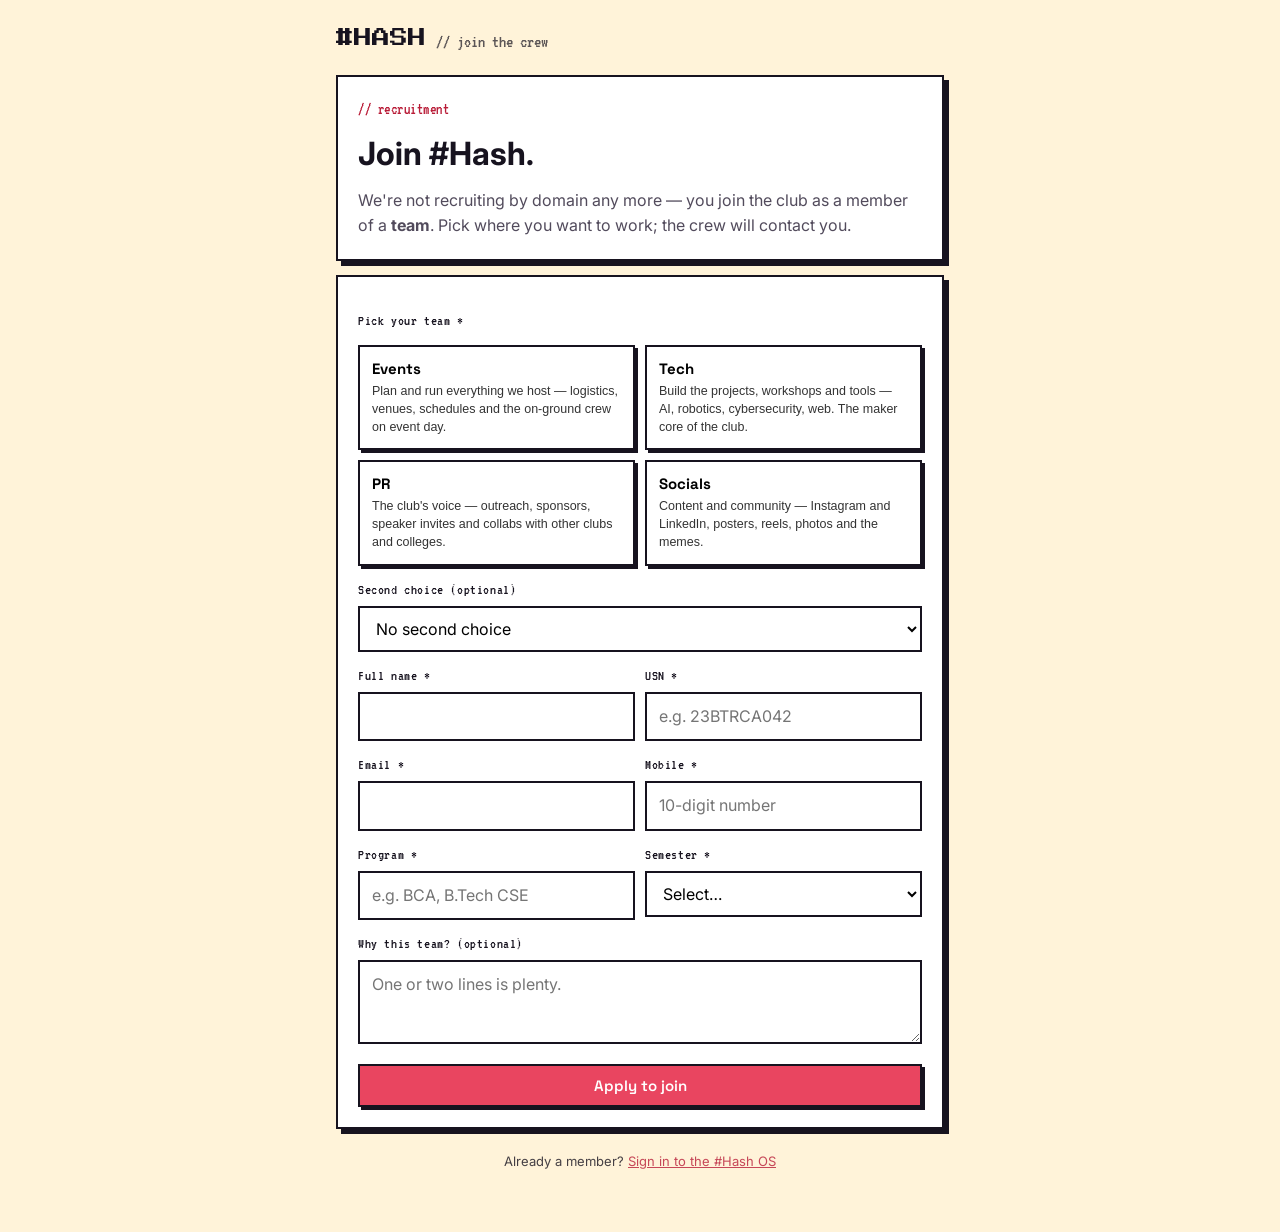
==== join.html @ f35f9486 "Join the crew: public join.html + Applications review view join.html is the new public recruitment p" ====
<!doctype html>
<html lang="en">
<head>
  <meta charset="utf-8">
  <title>#Hash · Join the club</title>
  <meta name="viewport" content="width=device-width, initial-scale=1, viewport-fit=cover">
  <meta name="theme-color" content="#FFF3D9">
  <meta name="description" content="Apply to join #Hash — pick your team: Events, Tech, PR or Socials.">
  <link rel="preconnect" href="https://fonts.googleapis.com">
  <link rel="preconnect" href="https://fonts.gstatic.com" crossorigin>
  <link href="https://fonts.googleapis.com/css2?family=Press+Start+2P&family=Space+Grotesk:wght@500;600;700&family=VT323&family=Inter:wght@400;500;600&display=swap" rel="stylesheet">
  <link rel="stylesheet" href="styles/app.css">
  <style>
    /* page-local only, jn- prefixed */
    .jn-wrap { max-width: 640px; margin: 0 auto; padding: 24px 16px 60px; }
    .jn-brand { display: flex; align-items: baseline; gap: 10px; margin-bottom: 18px; }
    .jn-brand .b { font-family: var(--pixel, 'Press Start 2P', monospace); font-size: 18px; }
    .jn-brand .t { font-family: var(--mono, 'VT323', monospace); font-size: 18px; opacity: .7; }
    .jn-teams { display: grid; grid-template-columns: 1fr 1fr; gap: 10px; margin: 12px 0 4px; }
    @media (max-width: 460px) { .jn-teams { grid-template-columns: 1fr; } }
    .jn-team { text-align: left; cursor: pointer; padding: 12px; background: var(--panel, #fff);
               border: 2px solid var(--line, #17131f); box-shadow: 3px 3px 0 var(--line, #17131f); }
    .jn-team:active { transform: translate(2px, 2px); box-shadow: 1px 1px 0 var(--line, #17131f); }
    .jn-team .nm { font-family: var(--display, 'Space Grotesk', sans-serif); font-weight: 700; font-size: 15px; }
    .jn-team .bl { font-size: 12.5px; opacity: .8; margin-top: 4px; line-height: 1.45; }
    .jn-team.on { background: var(--line, #17131f); color: #FFF3D9; }
    .jn-team.on .bl { opacity: .9; }
    .jn-grid2 { display: grid; grid-template-columns: 1fr 1fr; gap: 10px; }
    @media (max-width: 460px) { .jn-grid2 { grid-template-columns: 1fr; } }
    .jn-field { margin-top: 12px; }
    .jn-field label { display: block; font-family: var(--mono, 'VT323', monospace); font-size: 15px;
                      letter-spacing: .04em; margin-bottom: 4px; }
    .jn-field input, .jn-field select, .jn-field textarea {
      width: 100%; box-sizing: border-box; padding: 10px 12px; font: inherit;
      background: var(--panel, #fff); border: 2px solid var(--line, #17131f); }
    .jn-field textarea { min-height: 84px; resize: vertical; }
    .jn-hp { position: absolute; left: -9999px; top: -9999px; height: 1px; width: 1px; opacity: 0; }
    .jn-errs { margin: 12px 0 0; padding-left: 18px; }
    .jn-errs li { margin: 3px 0; }
    .jn-foot { margin-top: 22px; font-size: 13px; opacity: .8; text-align: center; }
  </style>
</head>
<body>
  <div class="jn-wrap">
    <div class="jn-brand"><span class="b">#HASH</span><span class="t">// join the crew</span></div>

    <div class="card">
      <div class="eyebrow">// recruitment</div>
      <h1 style="margin:6px 0 8px">Join #Hash.</h1>
      <p class="section-sub" style="margin:0">
        We're not recruiting by domain any more — you join the club as a member of a
        <strong>team</strong>. Pick where you want to work; the crew will contact you.
      </p>
    </div>

    <form id="jnForm" class="card" style="margin-top:14px" novalidate>
      <div id="jnBanner"></div>

      <div class="jn-field"><label>Pick your team *</label></div>
      <div class="jn-teams" id="jnTeams"></div>

      <div class="jn-field">
        <label for="jnTeam2">Second choice (optional)</label>
        <select id="jnTeam2"><option value="">No second choice</option></select>
      </div>

      <div class="jn-grid2">
        <div class="jn-field"><label for="jnName">Full name *</label>
          <input id="jnName" autocomplete="name" maxlength="80"></div>
        <div class="jn-field"><label for="jnUsn">USN *</label>
          <input id="jnUsn" autocomplete="off" autocapitalize="characters" maxlength="24" placeholder="e.g. 23BTRCA042"></div>
      </div>
      <div class="jn-grid2">
        <div class="jn-field"><label for="jnEmail">Email *</label>
          <input id="jnEmail" type="email" autocomplete="email" maxlength="120"></div>
        <div class="jn-field"><label for="jnMobile">Mobile *</label>
          <input id="jnMobile" type="tel" autocomplete="tel" maxlength="16" placeholder="10-digit number"></div>
      </div>
      <div class="jn-grid2">
        <div class="jn-field"><label for="jnProgram">Program *</label>
          <input id="jnProgram" maxlength="60" placeholder="e.g. BCA, B.Tech CSE"></div>
        <div class="jn-field"><label for="jnSem">Semester *</label>
          <select id="jnSem"><option value="">Select…</option></select></div>
      </div>
      <div class="jn-field">
        <label for="jnWhy">Why this team? (optional)</label>
        <textarea id="jnWhy" maxlength="600" placeholder="One or two lines is plenty."></textarea>
      </div>

      <!-- honeypot: humans never see or fill this -->
      <input class="jn-hp" id="jnWebsite" name="website" tabindex="-1" autocomplete="off" aria-hidden="true">

      <div class="jn-field">
        <button class="btn primary block" id="jnSubmit" type="submit">Apply to join</button>
      </div>
    </form>

    <div id="jnDone" class="card hidden" style="margin-top:14px"></div>

    <div class="jn-foot">Already a member? <a href="./">Sign in to the #Hash OS</a></div>
  </div>

  <script src="config.js"></script>
  <script>
  (function () {
    'use strict';
    /* Fallback team list — keep in sync with JA_TEAMS in the backend's Join.js.
       The live list from join.info wins whenever the server is reachable. */
    var TEAMS = [
      { key: 'events',  name: 'Events',
        blurb: 'Plan and run everything we host — logistics, venues, schedules and the on-ground crew on event day.' },
      { key: 'tech',    name: 'Tech',
        blurb: 'Build the projects, workshops and tools — AI, robotics, cybersecurity, web. The maker core of the club.' },
      { key: 'pr',      name: 'PR',
        blurb: 'The club\'s voice — outreach, sponsors, speaker invites and collabs with other clubs and colleges.' },
      { key: 'socials', name: 'Socials',
        blurb: 'Content and community — Instagram and LinkedIn, posters, reels, photos and the memes.' }
    ];
    var picked = '';
    var closed = false;

    function $(id) { return document.getElementById(id); }

    function post(api, payload) {
      return fetch(HV_CONFIG.EXEC_URL, {
        method: 'POST',
        headers: { 'Content-Type': 'text/plain;charset=utf-8' },
        credentials: 'omit',
        body: JSON.stringify({ api: api, args: [payload || {}] }),
        redirect: 'follow'
      }).then(function (r) { return r.json(); })
        .catch(function () { return { ok: false, errors: ['Could not reach the server. Check your connection and try again.'] }; });
    }

    function banner(kind, content) {
      var host = $('jnBanner');
      host.innerHTML = '';
      if (!content) return;
      var div = document.createElement('div');
      div.className = 'banner ' + kind;
      if (typeof content === 'string') div.textContent = content;
      else div.appendChild(content);
      host.appendChild(div);
      div.scrollIntoView({ block: 'nearest' });
    }

    function renderTeams() {
      var host = $('jnTeams');
      host.innerHTML = '';
      TEAMS.forEach(function (t) {
        var b = document.createElement('button');
        b.type = 'button';
        b.className = 'jn-team' + (picked === t.key ? ' on' : '');
        b.setAttribute('role', 'radio');
        b.setAttribute('aria-checked', picked === t.key ? 'true' : 'false');
        var nm = document.createElement('div'); nm.className = 'nm'; nm.textContent = t.name;
        var bl = document.createElement('div'); bl.className = 'bl'; bl.textContent = t.blurb;
        b.appendChild(nm); b.appendChild(bl);
        b.addEventListener('click', function () { picked = t.key; renderTeams(); renderTeam2(); });
        host.appendChild(b);
      });
    }

    function renderTeam2() {
      var sel = $('jnTeam2');
      var keep = sel.value;
      sel.innerHTML = '';
      var none = document.createElement('option');
      none.value = ''; none.textContent = 'No second choice';
      sel.appendChild(none);
      TEAMS.forEach(function (t) {
        if (t.key === picked) return;
        var o = document.createElement('option');
        o.value = t.key; o.textContent = t.name;
        sel.appendChild(o);
      });
      if (keep && keep !== picked) sel.value = keep;
    }

    function renderSem() {
      var sel = $('jnSem');
      for (var i = 1; i <= 8; i++) {
        var o = document.createElement('option');
        o.value = String(i); o.textContent = 'Semester ' + i;
        sel.appendChild(o);
      }
    }

    function setClosed() {
      closed = true;
      banner('warn', 'Applications are closed right now. Watch #Hash for the next intake.');
      $('jnSubmit').disabled = true;
    }

    function submit(ev) {
      ev.preventDefault();
      if (closed) return;
      var errs = [];
      if (!picked) errs.push('Pick the team you want to join.');
      if (!$('jnName').value.trim()) errs.push('Tell us your name.');
      if (!$('jnUsn').value.trim()) errs.push('Enter your USN.');
      if (!$('jnEmail').value.trim()) errs.push('Enter your email address.');
      if (!$('jnMobile').value.trim()) errs.push('Enter your mobile number.');
      if (!$('jnProgram').value.trim()) errs.push('Tell us your program.');
      if (!$('jnSem').value) errs.push('Pick your semester.');
      if (errs.length) { showErrors(errs); return; }

      var btn = $('jnSubmit');
      btn.disabled = true; btn.textContent = 'Sending…';
      post('hv.join.apply', {
        name: $('jnName').value, usn: $('jnUsn').value, email: $('jnEmail').value,
        mobile: $('jnMobile').value, program: $('jnProgram').value, semester: $('jnSem').value,
        team: picked, team2: $('jnTeam2').value, why: $('jnWhy').value,
        website: $('jnWebsite').value
      }).then(function (r) {
        btn.disabled = false; btn.textContent = 'Apply to join';
        if (r && r.ok) return done(r.updated === true);
        showErrors((r && r.errors) || ['Something went wrong. Please try again.']);
      });
    }

    function showErrors(errs) {
      var ul = document.createElement('ul');
      ul.className = 'jn-errs';
      errs.forEach(function (e) {
        var li = document.createElement('li'); li.textContent = e; ul.appendChild(li);
      });
      var wrap = document.createElement('div');
      var strong = document.createElement('strong'); strong.textContent = 'Almost there:';
      wrap.appendChild(strong); wrap.appendChild(ul);
      banner('bad', wrap);
    }

    function teamName(key) {
      for (var i = 0; i < TEAMS.length; i++) if (TEAMS[i].key === key) return TEAMS[i].name;
      return key;
    }

    function done(updated) {
      $('jnForm').classList.add('hidden');
      var card = $('jnDone');
      card.classList.remove('hidden');
      card.innerHTML = '';
      var eb = document.createElement('div'); eb.className = 'eyebrow';
      eb.textContent = updated ? '// application updated' : '// application received';
      var h = document.createElement('h2');
      h.textContent = (updated ? 'Updated — you\'re down for ' : 'You\'re in the queue for ') + teamName(picked) + '.';
      var p = document.createElement('p'); p.className = 'section-sub';
      p.textContent = 'The crew will reach you on the number and email you gave, usually within a few days. Applying again with the same USN or email just updates this application.';
      card.appendChild(eb); card.appendChild(h); card.appendChild(p);
      window.scrollTo(0, 0);
    }

    /* boot */
    renderTeams(); renderTeam2(); renderSem();
    $('jnForm').addEventListener('submit', submit);
    post('hv.join.info', {}).then(function (r) {
      if (r && r.ok && r.teams && r.teams.length) { TEAMS = r.teams; renderTeams(); renderTeam2(); }
      if (r && r.ok && r.closed) setClosed();
    });
  })();
  </script>
</body>
</html>
---- styles/app.css ----
/* =========================================================================
   Hashverb OS — design system (RetroUI, ported).

   The club site's look lives in the private repo's Styles.html, served through
   Apps Script's include(). This static site cannot use that, so the tokens and
   components are reproduced here, self-contained. Same grammar: bright cream
   ground, near-black hard borders, solid offset shadows, zero radius, the
   #Hash palette and type. Keep this in step with Styles.html by eye.
   ========================================================================= */

:root {
  --bg:#FFF3D9;            /* bright warm cream */
  --panel:#FFFFFF;         /* white cards */
  --ink:#17131f;           /* near-black text */
  --ink-dim:#524b5c;
  --ink-faint:#6d6675;
  --teal-text:#0B7278;
  --line:#17131f;          /* borders are near-black (RetroUI) */
  --pink:#E94560; --pink-2:#ff5c78; --pink-dark:#b91d38;
  --gold:#F4A400;
  --teal:#0FA6AE;
  --logo:#00b874;
  --danger:#E11D48;
  --ok:#0f9d58;
  --ai:#0FA6AE; --robotics:#E94560; --cyber:#F4A400;
  --maxw:1180px;
  --sh:5px 5px 0 var(--line);
  --sh-sm:3px 3px 0 var(--line);
  --sans:'Inter',system-ui,-apple-system,'Segoe UI',Roboto,sans-serif;
  --display:'Space Grotesk',var(--sans);
  --pixel:'Press Start 2P',ui-monospace,monospace;
  --mono:'VT323',ui-monospace,monospace;
}

*,*::before,*::after { box-sizing:border-box; }
html,body { margin:0; padding:0; }
body {
  background:var(--bg); color:var(--ink);
  font:16px/1.6 var(--sans);
  -webkit-font-smoothing:antialiased;
  min-height:100vh;
}
a { color:var(--pink-dark); }
img { max-width:100%; }
:focus-visible { outline:3px solid var(--teal); outline-offset:2px; }

/* ---------------- layout ---------------- */
.container { width:100%; max-width:var(--maxw); margin:0 auto; padding:0 20px; }
.stack > * + * { margin-top:14px; }
.row { display:flex; gap:12px; align-items:center; flex-wrap:wrap; }
.row.nowrap { flex-wrap:nowrap; min-width:0; }
.row.wrap { flex-wrap:wrap; }
.spacer { flex:1; }
.muted { color:var(--ink-faint); }
.small { font-size:14px; }
.center { text-align:center; }
.hidden { display:none !important; }

/* ---------------- top bar ---------------- */
.nav {
  position:sticky; top:0; z-index:40; background:var(--bg);
  border-bottom:3px solid var(--line);
}
.nav-top { display:flex; align-items:center; gap:12px; min-height:58px; flex-wrap:wrap; }
.brand { display:flex; align-items:center; gap:10px; font-family:var(--pixel); font-size:13px; white-space:nowrap; }
.brand .dot { width:12px; height:12px; background:var(--logo); border:2px solid var(--line); flex:0 0 auto; }
.brand small { font-family:var(--mono); font-size:16px; color:var(--ink-faint); }
.nav-utils { margin-left:auto; display:flex; align-items:center; gap:8px; flex-wrap:wrap; justify-content:flex-end; }
.who { display:flex; align-items:center; gap:8px; }
.who img { width:30px; height:30px; border:2px solid var(--line); object-fit:cover; flex:0 0 auto; }
.who .nm { font-weight:600; font-size:14px; max-width:120px; overflow:hidden; text-overflow:ellipsis; white-space:nowrap; }
/* nav tabs strip — scrolls horizontally instead of overflowing the viewport */
.nav-tabsbar { overflow-x:auto; -webkit-overflow-scrolling:touch; }
.nav-tabsbar::-webkit-scrollbar { height:0; }
.nav-tabsbar-inner { display:flex; width:max-content; min-width:100%; padding:2px 20px 10px; }

/* ---------------- tabs / nav pills ---------------- */
.tabs { display:flex; gap:0; flex-wrap:wrap; border:2px solid var(--line); background:var(--panel); width:max-content; box-shadow:var(--sh-sm); }
.tab {
  font-family:var(--display); font-weight:600; font-size:14px;
  padding:9px 16px; background:var(--panel); border:none; border-right:2px solid var(--line);
  cursor:pointer; color:var(--ink);
}
.tab:last-child { border-right:none; }
.tab.on { background:var(--ink); color:#fff; }

/* ---------------- cards ---------------- */
.card {
  background:var(--panel); border:2px solid var(--line); box-shadow:var(--sh);
  padding:20px;
}
.card + .card { margin-top:16px; }
.card h2 { font-family:var(--display); margin:0 0 6px; font-size:22px; }
.card h3 { font-family:var(--display); margin:0 0 6px; font-size:18px; }
.eyebrow { font-family:var(--mono); font-size:16px; color:var(--pink-dark); letter-spacing:.5px; }
.section-title { font-family:var(--display); font-weight:700; font-size:clamp(22px,3.5vw,30px); margin:2px 0 4px; }
.section-sub { color:var(--ink-dim); margin:0; }

/* stat tiles */
.tiles { display:grid; grid-template-columns:repeat(auto-fit,minmax(150px,1fr)); gap:12px; }
.tile { background:var(--panel); border:2px solid var(--line); box-shadow:var(--sh-sm); padding:14px 16px; }
.tile .n { font-family:var(--display); font-weight:700; font-size:30px; line-height:1; }
.tile .l { font-family:var(--mono); font-size:16px; color:var(--ink-faint); margin-top:4px; }

/* ---------------- buttons ---------------- */
.btn {
  font-family:var(--display); font-weight:600; font-size:15px;
  padding:10px 18px; background:var(--panel); color:var(--ink);
  border:2px solid var(--line); box-shadow:var(--sh-sm); cursor:pointer;
  display:inline-flex; align-items:center; gap:8px; text-decoration:none;
}
.btn:active { transform:translate(3px,3px); box-shadow:none; }
.btn[disabled] { opacity:.5; cursor:not-allowed; }
.btn.primary { background:var(--pink); color:#fff; }
.btn.dark { background:var(--ink); color:#fff; }
.btn.ghost { box-shadow:none; }
.btn.small { padding:6px 12px; font-size:13px; }
.btn.danger { background:var(--danger); color:#fff; }
.btn.block { width:100%; justify-content:center; }

/* ---------------- chips ---------------- */
.chip {
  display:inline-flex; align-items:center; gap:6px;
  font-family:var(--mono); font-size:16px; line-height:1;
  border:2px solid var(--line); background:var(--bg); padding:4px 8px;
}
.chip.role { background:#eef7ff; }
.chip.scoped { background:#fff2f5; }
.chip .x { cursor:pointer; font-weight:700; color:var(--pink-dark); }
.chip.on { background:var(--ink); color:#fff; }

/* status pills */
.pill { font-family:var(--pixel); font-size:8px; padding:4px 7px; border:2px solid var(--line); }
.pill.active { background:#e2f7ec; }
.pill.suspended { background:#ffe3ea; color:var(--danger); }

/* ---------------- forms ---------------- */
.field { margin-top:12px; }
.field label { display:block; font-family:var(--display); font-weight:600; font-size:14px; margin-bottom:5px; }
.field input, .field select, .field textarea {
  width:100%; font:15px var(--sans); padding:10px 12px;
  border:2px solid var(--line); background:var(--panel); color:var(--ink);
}
.field textarea { resize:vertical; min-height:70px; }
.field .hint { font-family:var(--mono); font-size:15px; color:var(--ink-faint); margin-top:4px; }
.check { display:flex; align-items:flex-start; gap:8px; padding:5px 0; }
.check input { width:18px; height:18px; margin-top:3px; flex:0 0 auto; }
.check .k { font-family:var(--mono); font-size:16px; }
.check .d { color:var(--ink-faint); font-size:13px; }

/* ---------------- tables ---------------- */
.table-wrap { overflow-x:auto; border:2px solid var(--line); box-shadow:var(--sh-sm); background:var(--panel); }
table.tbl { width:100%; border-collapse:collapse; min-width:520px; }
table.tbl th, table.tbl td { text-align:left; padding:10px 12px; border-bottom:2px solid var(--line); vertical-align:top; }
table.tbl thead th { font-family:var(--pixel); font-size:8px; background:var(--bg); position:sticky; top:0; }
table.tbl tbody tr:last-child td { border-bottom:none; }
table.tbl tbody tr:hover { background:var(--bg); }

/* ---------------- banners ---------------- */
.banner { border:2px solid var(--line); box-shadow:var(--sh-sm); padding:12px 14px; background:var(--panel); }
.banner.warn { background:#fff3c9; }
.banner.bad { background:#ffe3ea; }
.banner.good { background:#e2f7ec; }
.banner.info { background:#eef7ff; }

/* ---------------- modal ---------------- */
.modal { position:fixed; inset:0; z-index:80; background:rgba(23,19,31,.5); display:none; padding:20px; overflow-y:auto; }
.modal.open { display:flex; align-items:flex-start; justify-content:center; }
.modal-card { background:var(--panel); border:2px solid var(--line); box-shadow:var(--sh); width:min(560px,100%); margin:6vh auto; }
.modal-top { display:flex; align-items:center; justify-content:space-between; padding:14px 18px; border-bottom:2px solid var(--line); }
.modal-top h3 { margin:0; font-family:var(--display); font-size:20px; }
.modal-top .x { background:none; border:none; font-size:22px; cursor:pointer; line-height:1; color:var(--ink); }
.modal-body { padding:18px; }
.modal-foot { display:flex; gap:10px; justify-content:flex-end; padding:14px 18px; border-top:2px solid var(--line); flex-wrap:wrap; }

/* ---------------- toast ---------------- */
.toast {
  position:fixed; left:50%; bottom:26px; transform:translate(-50%,140%);
  background:var(--ink); color:#fff; padding:12px 18px; border:2px solid var(--line);
  box-shadow:var(--sh); font-weight:600; z-index:90; max-width:90vw; transition:transform .25s ease;
}
.toast.show { transform:translate(-50%,0); }
.toast.err { background:var(--danger); }
body.reduce-motion .toast { transition:none; }

/* ---------------- sign-in screen ---------------- */
.gate { min-height:100vh; display:grid; place-items:center; padding:24px; }
.gate-card { width:min(420px,100%); text-align:center; }
.gate-card h1 { font-family:var(--pixel); font-size:22px; margin:0 0 4px; }
.gsi { display:flex; justify-content:center; margin-top:18px; min-height:44px; }

/* ---------------- misc ---------------- */
.spin { display:inline-block; width:16px; height:16px; border:3px solid var(--line); border-top-color:transparent; border-radius:50%; animation:hv-spin .7s linear infinite; }
@keyframes hv-spin { to { transform:rotate(360deg); } }
body.reduce-motion .spin { animation:none; }
.loading-wrap { display:grid; place-items:center; padding:60px 0; }
.empty { padding:26px; text-align:center; color:var(--ink-faint); font-family:var(--mono); font-size:18px; }
.grp-title { font-family:var(--pixel); font-size:9px; margin:16px 0 6px; color:var(--ink-dim); }

/* ---------------- task board ---------------- */
.hv-board { display:flex; gap:12px; overflow-x:auto; padding-bottom:8px; }
.hv-col { flex:0 0 220px; background:var(--bg); border:2px solid var(--line); box-shadow:var(--sh-sm); padding:8px; min-height:80px; }
.hv-col-h { display:flex; justify-content:space-between; font-family:var(--pixel); font-size:8px; padding:4px 4px 8px; }
.hv-task { background:var(--panel); border:2px solid var(--line); box-shadow:var(--sh-sm); padding:9px 10px; margin-bottom:8px; cursor:pointer; font-size:14px; }
.hv-task:active { transform:translate(2px,2px); box-shadow:none; }

/* view container */
main.app { padding:22px 0 60px; }
.view { display:none; }
.view.on { display:block; }
.page-head { display:flex; align-items:flex-end; gap:12px; flex-wrap:wrap; margin-bottom:16px; }
.page-head .spacer { flex:1; }

/* ---------------- responsive ---------------- */
@media (max-width:820px) {
  .container { padding:0 14px; }
  .nav-tabsbar-inner { padding-left:14px; padding-right:14px; }
  .nav-top { min-height:52px; gap:8px; }
  .hv-hide-sm { display:none !important; }
  .who .nm { max-width:84px; }
  .card { padding:16px; }
  .tile .n { font-size:24px; }
  .section-title { font-size:22px; }
  /* full-screen modals on phones — far easier to use than a small floating box */
  .modal { padding:0; }
  .modal-card { width:100%; margin:0; min-height:100vh; box-shadow:none; }
  .modal-foot { position:sticky; bottom:0; background:var(--panel); }
  /* stat tiles: comfortable minimum so two fit a narrow screen without clipping */
  .tiles { grid-template-columns:repeat(auto-fit,minmax(138px,1fr)); }
}
@media (max-width:440px) {
  .tiles { grid-template-columns:1fr 1fr; }
  .btn { font-size:14px; padding:9px 14px; }
  .btn.small { padding:6px 11px; font-size:12px; }
  .card h2 { font-size:19px; }
  .card h3 { font-size:17px; }
  .modal-foot .btn { flex:1 1 auto; justify-content:center; }
}
@media (hover:none) {
  .btn:active { transform:translate(3px,3px); }
}

/* ---------------- Shroomy the mascot (ported from the club site) ---------------- */
.mascot { position:fixed; left:0; top:0; z-index:60; width:76px; height:92px; cursor:pointer; pointer-events:auto; transform:translate3d(0,0,0); will-change:transform; }
.mascot .m-inner { width:100%; height:100%; transform-origin:50% 92%; }
.mascot .m-inner.breathe { animation:shroom-breathe 1.7s steps(2,end) infinite; }
.mascot .m-flip { width:100%; height:100%; transform-origin:50% 92%; }
.mascot .m-body { width:100%; height:100%; transform-origin:50% 92%; }
.mascot .m-body.walk { animation:shroom-hop .30s steps(2,end) infinite; }
.mascot svg { width:100%; height:100%; filter:drop-shadow(3px 3px 0 rgba(23,19,31,.26)); overflow:visible; display:block; }
.mascot .v { display:none; }
.mascot #eyes { transform-box:fill-box; transform-origin:center; }
.mascot #eyes.blink { animation:shroom-blink .18s steps(3,end); }
.mascot .pupil { transform-box:fill-box; transition:transform .05s linear; }
.mascot.super-aura svg { filter:drop-shadow(0 0 7px var(--gold)) drop-shadow(0 0 13px var(--teal)); }
.mascot.super-aura { animation:shroom-hue 2.4s steps(6,end) infinite; }
.mascot.angry-tint .shroom-cap { fill:#a51f2b; }
.mascot.angry-tint { filter:saturate(1.3) brightness(.92); }
.mascot-bubble { position:absolute; bottom:88px; left:50%; transform:translateX(-50%); background:#fff; border:2px solid var(--ink); font-family:var(--mono); font-size:14px; padding:2px 9px; box-shadow:2px 2px 0 var(--line); white-space:nowrap; opacity:0; transition:opacity .16s; pointer-events:none; }
.mascot-bubble.show { opacity:1; }
.m-fx { position:absolute; pointer-events:none; font-size:16px; line-height:1; will-change:transform,opacity; z-index:1; left:44%; top:8px; }
@keyframes shroom-breathe { 0%,100%{transform:scaleX(1) scaleY(1)} 50%{transform:scaleX(1.06) scaleY(.94)} }
@keyframes shroom-hop { 0%,100%{transform:translateY(0)} 50%{transform:translateY(-5px)} }
@keyframes shroom-blink { 0%,100%{transform:scaleY(1)} 45%,55%{transform:scaleY(.1)} }
@keyframes shroom-hue { 0%{filter:hue-rotate(0)} 100%{filter:hue-rotate(40deg)} }
.m-inner.fx-jump { animation:shroom-jump .7s steps(6,end); }
.m-inner.fx-spin { animation:shroom-spin .85s steps(8,end); }
.m-inner.fx-wobble { animation:shroom-wobble .8s steps(4,end); }
.m-inner.fx-jitter { animation:shroom-jitter .16s steps(2,end) 7; }
.m-inner.fx-shiver { animation:shroom-shiver .15s steps(2,end) 12; }
.m-inner.fx-pop { animation:shroom-pop .5s steps(4,end); }
.m-inner.fx-droop { animation:shroom-droop .7s steps(3,end) forwards; }
.m-inner.fx-dance { animation:shroom-dance .55s steps(2,end) 3; }
.m-inner.fx-sleepy { animation:shroom-sleepy 2s steps(2,end) infinite; }
@keyframes shroom-jump { 0%{transform:translateY(0)} 30%{transform:translateY(-26px)} 55%{transform:translateY(0)} 72%{transform:translateY(-9px)} 100%{transform:translateY(0)} }
@keyframes shroom-spin { 0%{transform:rotate(0)} 100%{transform:rotate(360deg)} }
@keyframes shroom-wobble { 0%,100%{transform:rotate(0)} 25%{transform:rotate(-15deg)} 75%{transform:rotate(15deg)} }
@keyframes shroom-jitter { 0%,100%{transform:translateX(0)} 25%{transform:translateX(-3px)} 50%{transform:translateX(3px)} 75%{transform:translateX(-2px)} }
@keyframes shroom-shiver { 0%,100%{transform:translate(0,0) scale(.82)} 25%{transform:translate(-2px,0) scale(.82)} 50%{transform:translate(2px,1px) scale(.82)} 75%{transform:translate(-1px,-1px) scale(.82)} }
@keyframes shroom-pop { 0%{transform:scale(1)} 40%{transform:scale(1.35)} 70%{transform:scale(.9)} 100%{transform:scale(1)} }
@keyframes shroom-droop { 0%{transform:translateY(0)} 100%{transform:translateY(5px) scaleY(.96)} }
@keyframes shroom-dance { 0%,100%{transform:translateX(0) rotate(0)} 25%{transform:translateX(-8px) rotate(-9deg)} 75%{transform:translateX(8px) rotate(9deg)} }
@keyframes shroom-sleepy { 0%,100%{transform:rotate(7deg)} 50%{transform:rotate(11deg)} }
@keyframes m-rise { 0%{opacity:1;transform:translateY(0)} 100%{opacity:0;transform:translateY(-30px)} }
@media (max-width:900px) { .mascot { width:64px; height:76px; } }
@media (hover:none) { .mascot { pointer-events:none; } }
body.reduce-motion .mascot .m-inner.breathe { animation:none; }
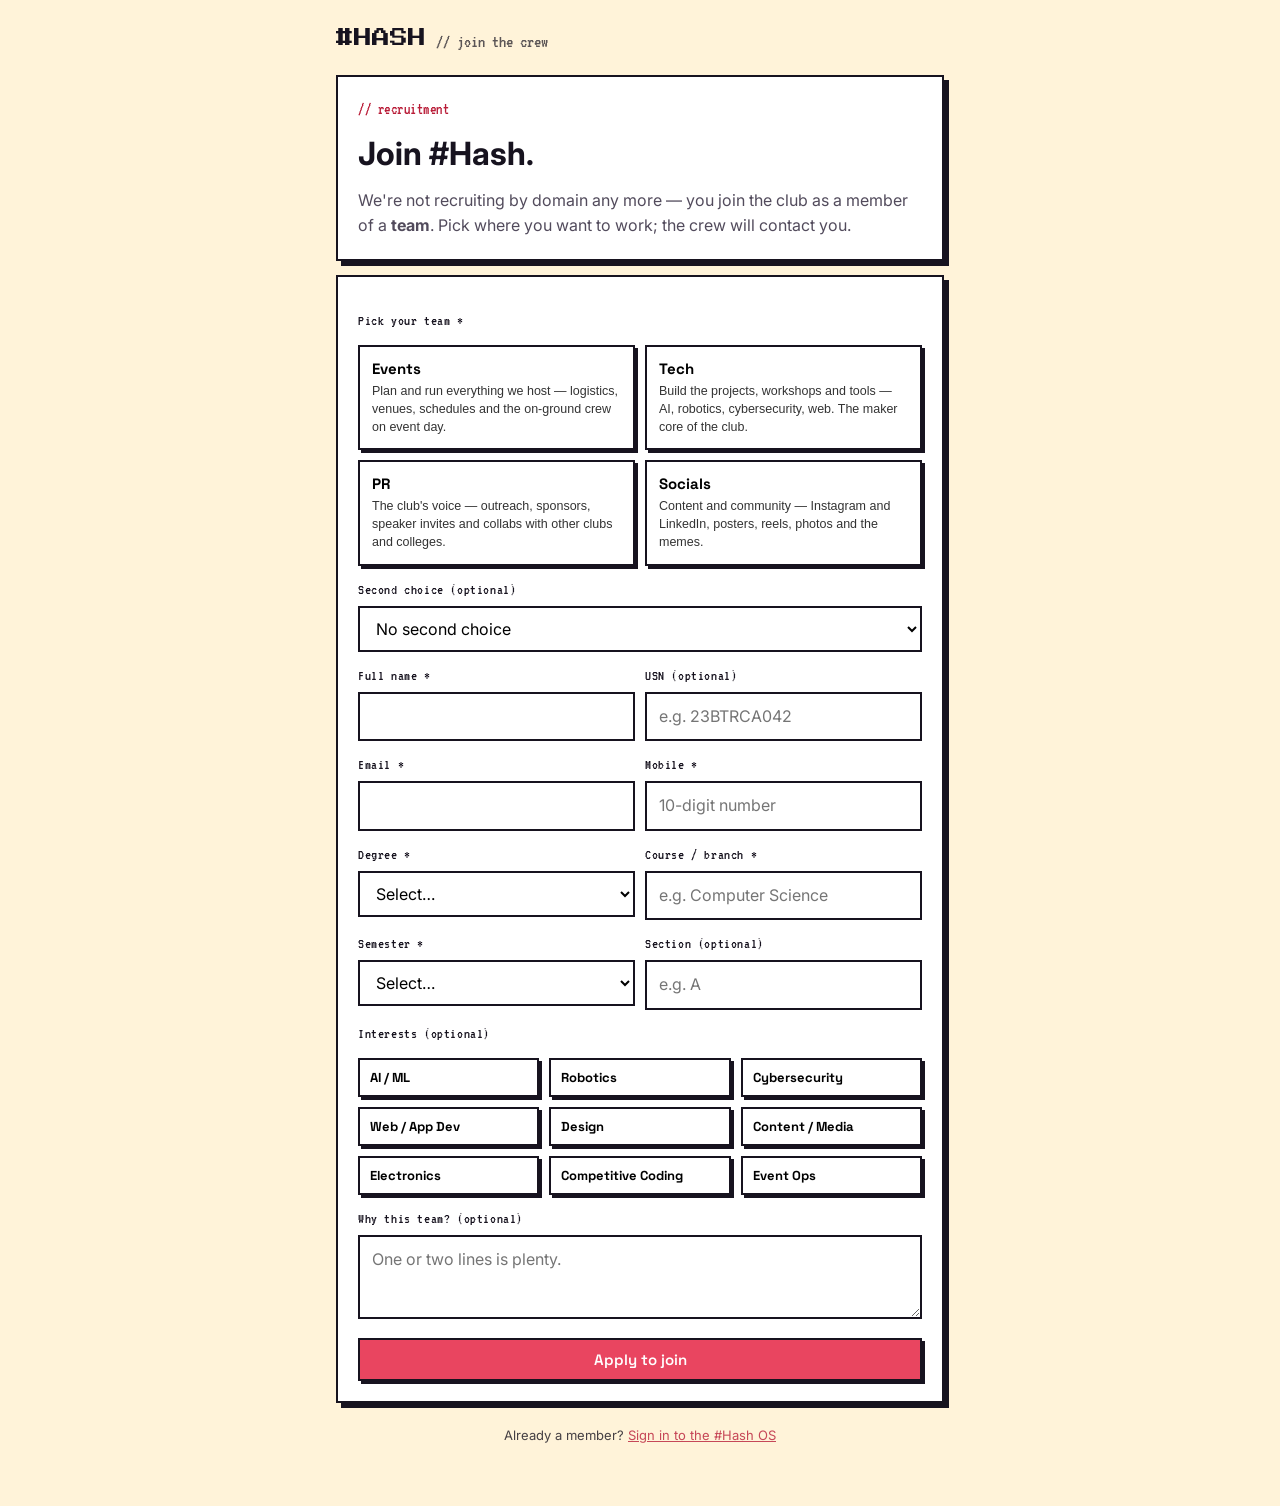
==== commit 400ec2c2: "Join form: absorb the club fields (Degree/Course, Section, Interests, USN optional) The public join " ====
--- a/join.html
+++ b/join.html
@@ -67,7 +67,7 @@
       <div class="jn-grid2">
         <div class="jn-field"><label for="jnName">Full name *</label>
           <input id="jnName" autocomplete="name" maxlength="80"></div>
-        <div class="jn-field"><label for="jnUsn">USN *</label>
+        <div class="jn-field"><label for="jnUsn">USN (optional)</label>
           <input id="jnUsn" autocomplete="off" autocapitalize="characters" maxlength="24" placeholder="e.g. 23BTRCA042"></div>
       </div>
       <div class="jn-grid2">
@@ -77,10 +77,20 @@
           <input id="jnMobile" type="tel" autocomplete="tel" maxlength="16" placeholder="10-digit number"></div>
       </div>
       <div class="jn-grid2">
-        <div class="jn-field"><label for="jnProgram">Program *</label>
-          <input id="jnProgram" maxlength="60" placeholder="e.g. BCA, B.Tech CSE"></div>
+        <div class="jn-field"><label for="jnDegree">Degree *</label>
+          <select id="jnDegree"><option value="">Select…</option></select></div>
+        <div class="jn-field"><label for="jnCourse">Course / branch *</label>
+          <input id="jnCourse" maxlength="60" placeholder="e.g. Computer Science"></div>
+      </div>
+      <div class="jn-grid2">
         <div class="jn-field"><label for="jnSem">Semester *</label>
           <select id="jnSem"><option value="">Select…</option></select></div>
+        <div class="jn-field"><label for="jnSection">Section (optional)</label>
+          <input id="jnSection" maxlength="24" placeholder="e.g. A"></div>
+      </div>
+      <div class="jn-field">
+        <label>Interests (optional)</label>
+        <div class="jn-teams" id="jnInterests" style="grid-template-columns:1fr 1fr 1fr"></div>
       </div>
       <div class="jn-field">
         <label for="jnWhy">Why this team? (optional)</label>
@@ -118,6 +128,10 @@
     ];
     var picked = '';
     var closed = false;
+    var DEGREES = ['B.Sc', 'B.C.A', 'B.Tech', 'B.Com', 'B.A', 'M.Sc', 'M.C.A', 'M.Tech', 'Other'];
+    var INTERESTS = ['AI / ML', 'Robotics', 'Cybersecurity', 'Web / App Dev', 'Design',
+                     'Content / Media', 'Electronics', 'Competitive Coding', 'Event Ops'];
+    var interestsOn = {};
 
     function $(id) { return document.getElementById(id); }
 
@@ -186,6 +200,35 @@
       }
     }
 
+    function renderDegrees() {
+      var sel = $('jnDegree');
+      DEGREES.forEach(function (d) {
+        var o = document.createElement('option');
+        o.value = d; o.textContent = d;
+        sel.appendChild(o);
+      });
+    }
+
+    function renderInterests() {
+      var host = $('jnInterests');
+      host.innerHTML = '';
+      INTERESTS.forEach(function (it) {
+        var b = document.createElement('button');
+        b.type = 'button';
+        b.className = 'jn-team' + (interestsOn[it] ? ' on' : '');
+        b.style.padding = '9px 10px';
+        b.setAttribute('aria-pressed', interestsOn[it] ? 'true' : 'false');
+        var nm = document.createElement('div'); nm.className = 'nm'; nm.style.fontSize = '13px'; nm.textContent = it;
+        b.appendChild(nm);
+        b.addEventListener('click', function () {
+          if (interestsOn[it]) delete interestsOn[it]; else interestsOn[it] = true;
+          renderInterests();
+        });
+        host.appendChild(b);
+      });
+    }
+    function pickedInterests() { return Object.keys(interestsOn); }
+
     function setClosed() {
       closed = true;
       banner('warn', 'Applications are closed right now. Watch #Hash for the next intake.');
@@ -198,10 +241,10 @@
       var errs = [];
       if (!picked) errs.push('Pick the team you want to join.');
       if (!$('jnName').value.trim()) errs.push('Tell us your name.');
-      if (!$('jnUsn').value.trim()) errs.push('Enter your USN.');
       if (!$('jnEmail').value.trim()) errs.push('Enter your email address.');
       if (!$('jnMobile').value.trim()) errs.push('Enter your mobile number.');
-      if (!$('jnProgram').value.trim()) errs.push('Tell us your program.');
+      if (!$('jnDegree').value) errs.push('Select your degree.');
+      if (!$('jnCourse').value.trim()) errs.push('Enter your course or branch.');
       if (!$('jnSem').value) errs.push('Pick your semester.');
       if (errs.length) { showErrors(errs); return; }
 
@@ -209,7 +252,8 @@
       btn.disabled = true; btn.textContent = 'Sending…';
       post('hv.join.apply', {
         name: $('jnName').value, usn: $('jnUsn').value, email: $('jnEmail').value,
-        mobile: $('jnMobile').value, program: $('jnProgram').value, semester: $('jnSem').value,
+        mobile: $('jnMobile').value, degree: $('jnDegree').value, course: $('jnCourse').value,
+        semester: $('jnSem').value, section: $('jnSection').value, interests: pickedInterests(),
         team: picked, team2: $('jnTeam2').value, why: $('jnWhy').value,
         website: $('jnWebsite').value
       }).then(function (r) {
@@ -252,7 +296,7 @@
     }
 
     /* boot */
-    renderTeams(); renderTeam2(); renderSem();
+    renderTeams(); renderTeam2(); renderSem(); renderDegrees(); renderInterests();
     $('jnForm').addEventListener('submit', submit);
     post('hv.join.info', {}).then(function (r) {
       if (r && r.ok && r.teams && r.teams.length) { TEAMS = r.teams; renderTeams(); renderTeam2(); }
--- a/styles/app.css
+++ b/styles/app.css
@@ -208,8 +208,30 @@
 main.app { padding:22px 0 60px; }
 .view { display:none; }
 .view.on { display:block; }
-.page-head { display:flex; align-items:flex-end; gap:12px; flex-wrap:wrap; margin-bottom:16px; }
+.page-head { display:flex; align-items:flex-end; gap:12px; flex-wrap:wrap; margin-bottom:18px; }
 .page-head .spacer { flex:1; }
+
+/* ---------------- dashboard grid ----------------
+   Home was a single tall stack of full-width cards. This lays the work out as
+   a proper dashboard: a wider main column (tasks, announcements) beside a
+   narrower rail (quest, assistant, check-in, links). Collapses to one column
+   on small screens. Same RetroUI cards - only the arrangement changes. */
+.dash { display:grid; grid-template-columns:1.7fr 1fr; gap:16px; align-items:start; }
+.dash > .col { display:flex; flex-direction:column; gap:16px; min-width:0; }
+.dash .col > .card + .card { margin-top:0; }   /* the column gap owns the spacing */
+.section-strip { margin-bottom:18px; }         /* KPI tiles sit full-width under the greeting */
+@media (max-width:900px) { .dash { grid-template-columns:1fr; } }
+
+/* a soft lift on interactive tiles so the page feels alive, not static */
+.tile.link { transition:transform .08s ease, box-shadow .08s ease; }
+.tile.link:hover { transform:translate(-2px,-2px); box-shadow:5px 5px 0 var(--line); }
+.tile.link:active { transform:translate(0,0); box-shadow:var(--sh-sm); }
+body.reduce-motion .tile.link { transition:none; }
+
+/* the assistant answer block */
+.assist-out { border:2px solid var(--line); background:var(--bg); padding:12px 14px; margin-top:12px; font-size:15px; line-height:1.55; white-space:pre-wrap; }
+.assist-row { display:flex; gap:8px; margin-top:12px; }
+.assist-row input { flex:1; min-width:0; }
 
 /* ---------------- responsive ---------------- */
 @media (max-width:820px) {
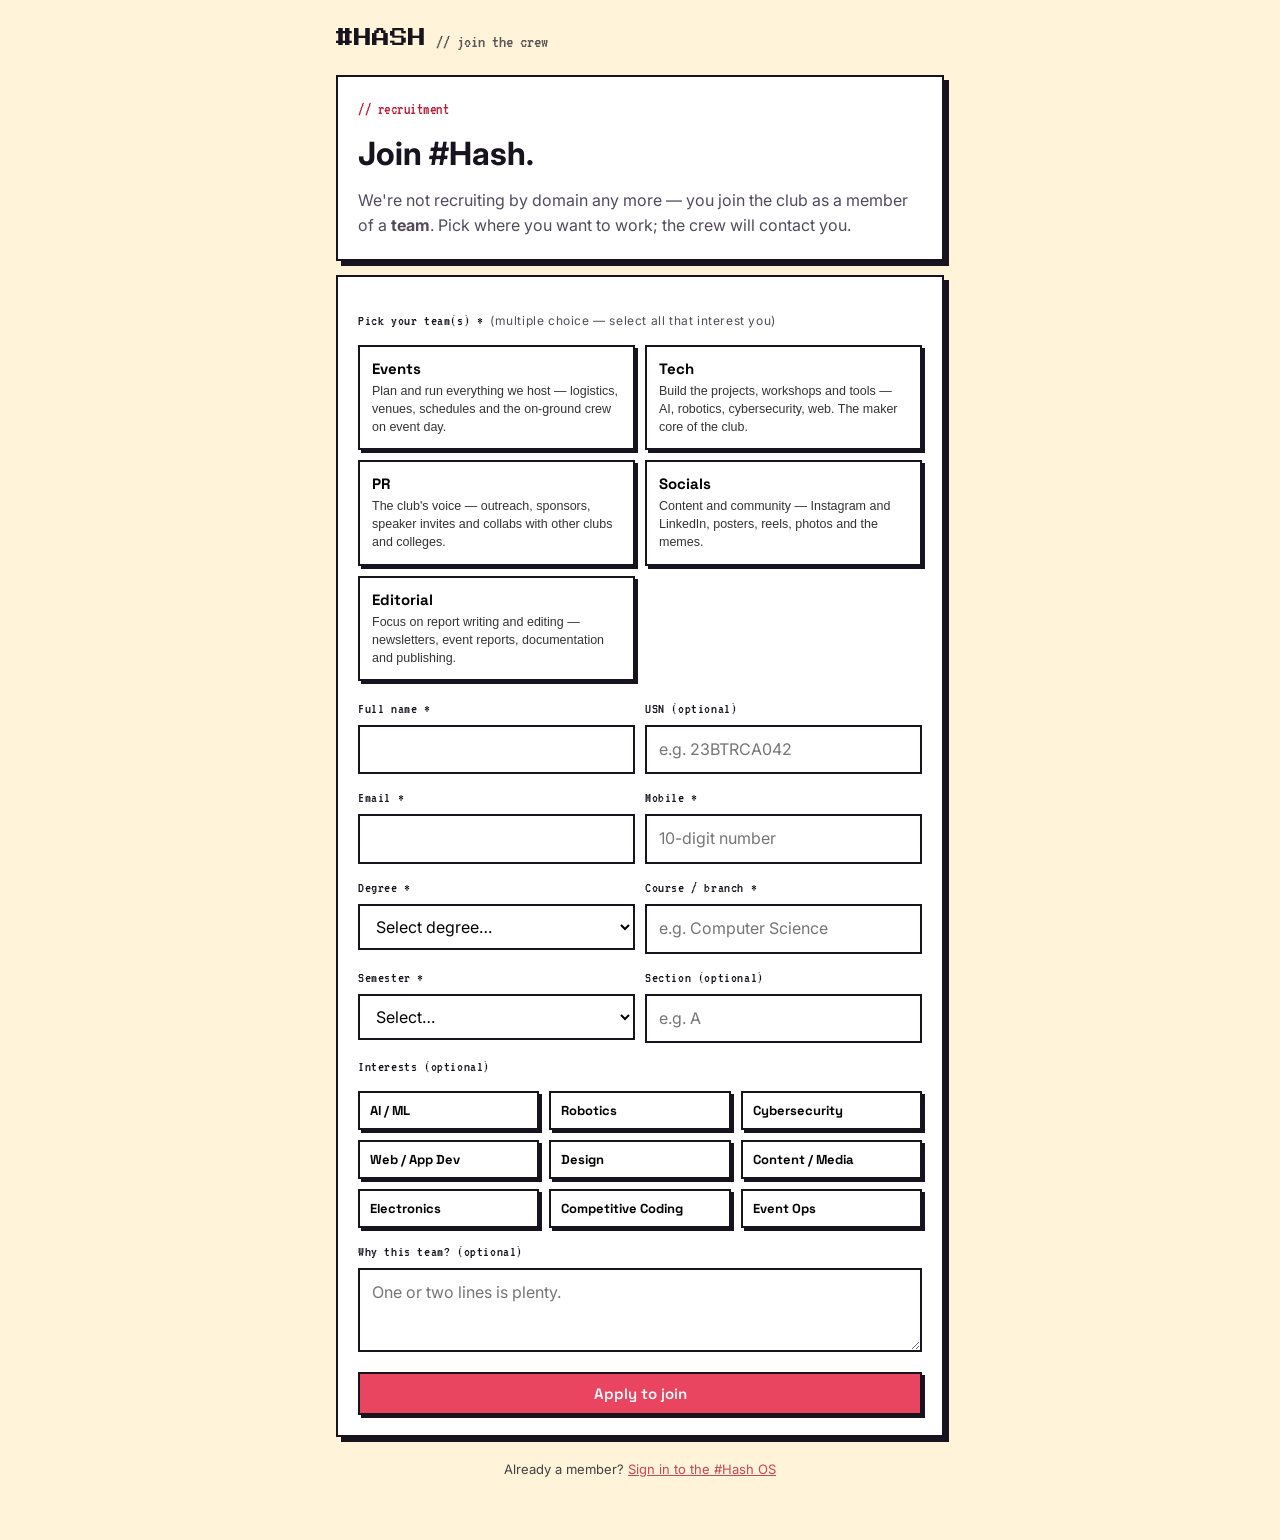
==== commit 0264cb0d: "Add editorial team, multi-choice team selection, and B.Sc/M.Sc degrees" ====
--- a/join.html
+++ b/join.html
@@ -5,7 +5,7 @@
   <title>#Hash · Join the club</title>
   <meta name="viewport" content="width=device-width, initial-scale=1, viewport-fit=cover">
   <meta name="theme-color" content="#FFF3D9">
-  <meta name="description" content="Apply to join #Hash — pick your team: Events, Tech, PR or Socials.">
+  <meta name="description" content="Apply to join #Hash — pick your team: Events, Tech, PR, Socials, or Editorial.">
   <link rel="preconnect" href="https://fonts.googleapis.com">
   <link rel="preconnect" href="https://fonts.gstatic.com" crossorigin>
   <link href="https://fonts.googleapis.com/css2?family=Press+Start+2P&family=Space+Grotesk:wght@500;600;700&family=VT323&family=Inter:wght@400;500;600&display=swap" rel="stylesheet">
@@ -56,13 +56,10 @@
     <form id="jnForm" class="card" style="margin-top:14px" novalidate>
       <div id="jnBanner"></div>
 
-      <div class="jn-field"><label>Pick your team *</label></div>
+      <div class="jn-field">
+        <label>Pick your team(s) * <span style="font-family:var(--sans,sans-serif);font-size:12px;opacity:0.75;font-weight:normal">(multiple choice — select all that interest you)</span></label>
+      </div>
       <div class="jn-teams" id="jnTeams"></div>
-
-      <div class="jn-field">
-        <label for="jnTeam2">Second choice (optional)</label>
-        <select id="jnTeam2"><option value="">No second choice</option></select>
-      </div>
 
       <div class="jn-grid2">
         <div class="jn-field"><label for="jnName">Full name *</label>
@@ -117,18 +114,20 @@
     /* Fallback team list — keep in sync with JA_TEAMS in the backend's Join.js.
        The live list from join.info wins whenever the server is reachable. */
     var TEAMS = [
-      { key: 'events',  name: 'Events',
+      { key: 'events',    name: 'Events',
         blurb: 'Plan and run everything we host — logistics, venues, schedules and the on-ground crew on event day.' },
-      { key: 'tech',    name: 'Tech',
+      { key: 'tech',      name: 'Tech',
         blurb: 'Build the projects, workshops and tools — AI, robotics, cybersecurity, web. The maker core of the club.' },
-      { key: 'pr',      name: 'PR',
+      { key: 'pr',        name: 'PR',
         blurb: 'The club\'s voice — outreach, sponsors, speaker invites and collabs with other clubs and colleges.' },
-      { key: 'socials', name: 'Socials',
-        blurb: 'Content and community — Instagram and LinkedIn, posters, reels, photos and the memes.' }
+      { key: 'socials',   name: 'Socials',
+        blurb: 'Content and community — Instagram and LinkedIn, posters, reels, photos and the memes.' },
+      { key: 'editorial', name: 'Editorial',
+        blurb: 'Focus on report writing and editing — newsletters, event reports, documentation and publishing.' }
     ];
-    var picked = '';
+    var pickedTeams = [];
     var closed = false;
-    var DEGREES = ['B.Sc', 'B.C.A', 'B.Tech', 'B.Com', 'B.A', 'M.Sc', 'M.C.A', 'M.Tech', 'Other'];
+    var DEGREES = ['B.Sc', 'M.Sc'];
     var INTERESTS = ['AI / ML', 'Robotics', 'Cybersecurity', 'Web / App Dev', 'Design',
                      'Content / Media', 'Electronics', 'Competitive Coding', 'Event Ops'];
     var interestsOn = {};
@@ -158,37 +157,64 @@
       div.scrollIntoView({ block: 'nearest' });
     }
 
+    function getOrdinal(n) {
+      if (n === 1) return '1st';
+      if (n === 2) return '2nd';
+      if (n === 3) return '3rd';
+      return n + 'th';
+    }
+
     function renderTeams() {
       var host = $('jnTeams');
       host.innerHTML = '';
       TEAMS.forEach(function (t) {
+        var idx = pickedTeams.indexOf(t.key);
+        var isPicked = idx > -1;
         var b = document.createElement('button');
         b.type = 'button';
-        b.className = 'jn-team' + (picked === t.key ? ' on' : '');
-        b.setAttribute('role', 'radio');
-        b.setAttribute('aria-checked', picked === t.key ? 'true' : 'false');
-        var nm = document.createElement('div'); nm.className = 'nm'; nm.textContent = t.name;
-        var bl = document.createElement('div'); bl.className = 'bl'; bl.textContent = t.blurb;
-        b.appendChild(nm); b.appendChild(bl);
-        b.addEventListener('click', function () { picked = t.key; renderTeams(); renderTeam2(); });
+        b.className = 'jn-team' + (isPicked ? ' on' : '');
+        b.setAttribute('role', 'checkbox');
+        b.setAttribute('aria-checked', isPicked ? 'true' : 'false');
+
+        var topRow = document.createElement('div');
+        topRow.style.display = 'flex';
+        topRow.style.justifyContent = 'space-between';
+        topRow.style.alignItems = 'center';
+        topRow.style.gap = '6px';
+
+        var nm = document.createElement('div');
+        nm.className = 'nm';
+        nm.textContent = t.name;
+        topRow.appendChild(nm);
+
+        if (isPicked) {
+          var tag = document.createElement('span');
+          tag.className = 'small';
+          tag.style.fontSize = '11px';
+          tag.style.padding = '2px 6px';
+          tag.style.border = '1px solid currentColor';
+          tag.style.fontFamily = "var(--mono, 'VT323', monospace)";
+          tag.textContent = (pickedTeams.length > 1) ? (getOrdinal(idx + 1) + ' choice') : 'Selected';
+          topRow.appendChild(tag);
+        }
+
+        var bl = document.createElement('div');
+        bl.className = 'bl';
+        bl.textContent = t.blurb;
+
+        b.appendChild(topRow);
+        b.appendChild(bl);
+        b.addEventListener('click', function () {
+          var i = pickedTeams.indexOf(t.key);
+          if (i > -1) {
+            pickedTeams.splice(i, 1);
+          } else {
+            pickedTeams.push(t.key);
+          }
+          renderTeams();
+        });
         host.appendChild(b);
       });
-    }
-
-    function renderTeam2() {
-      var sel = $('jnTeam2');
-      var keep = sel.value;
-      sel.innerHTML = '';
-      var none = document.createElement('option');
-      none.value = ''; none.textContent = 'No second choice';
-      sel.appendChild(none);
-      TEAMS.forEach(function (t) {
-        if (t.key === picked) return;
-        var o = document.createElement('option');
-        o.value = t.key; o.textContent = t.name;
-        sel.appendChild(o);
-      });
-      if (keep && keep !== picked) sel.value = keep;
     }
 
     function renderSem() {
@@ -202,6 +228,7 @@
 
     function renderDegrees() {
       var sel = $('jnDegree');
+      sel.innerHTML = '<option value="">Select degree…</option>';
       DEGREES.forEach(function (d) {
         var o = document.createElement('option');
         o.value = d; o.textContent = d;
@@ -239,7 +266,7 @@
       ev.preventDefault();
       if (closed) return;
       var errs = [];
-      if (!picked) errs.push('Pick the team you want to join.');
+      if (!pickedTeams.length) errs.push('Pick at least one team you want to join.');
       if (!$('jnName').value.trim()) errs.push('Tell us your name.');
       if (!$('jnEmail').value.trim()) errs.push('Enter your email address.');
       if (!$('jnMobile').value.trim()) errs.push('Enter your mobile number.');
@@ -254,7 +281,10 @@
         name: $('jnName').value, usn: $('jnUsn').value, email: $('jnEmail').value,
         mobile: $('jnMobile').value, degree: $('jnDegree').value, course: $('jnCourse').value,
         semester: $('jnSem').value, section: $('jnSection').value, interests: pickedInterests(),
-        team: picked, team2: $('jnTeam2').value, why: $('jnWhy').value,
+        teams: pickedTeams.slice(),
+        team: pickedTeams[0] || '',
+        team2: pickedTeams.length > 1 ? pickedTeams.slice(1).join(', ') : '',
+        why: $('jnWhy').value,
         website: $('jnWebsite').value
       }).then(function (r) {
         btn.disabled = false; btn.textContent = 'Apply to join';
@@ -288,7 +318,8 @@
       var eb = document.createElement('div'); eb.className = 'eyebrow';
       eb.textContent = updated ? '// application updated' : '// application received';
       var h = document.createElement('h2');
-      h.textContent = (updated ? 'Updated — you\'re down for ' : 'You\'re in the queue for ') + teamName(picked) + '.';
+      var tNames = pickedTeams.map(teamName).join(' & ');
+      h.textContent = (updated ? 'Updated — you\'re down for ' : 'You\'re in the queue for ') + (tNames || 'the club') + '.';
       var p = document.createElement('p'); p.className = 'section-sub';
       p.textContent = 'The crew will reach you on the number and email you gave, usually within a few days. Applying again with the same USN or email just updates this application.';
       card.appendChild(eb); card.appendChild(h); card.appendChild(p);
@@ -296,10 +327,10 @@
     }
 
     /* boot */
-    renderTeams(); renderTeam2(); renderSem(); renderDegrees(); renderInterests();
+    renderTeams(); renderSem(); renderDegrees(); renderInterests();
     $('jnForm').addEventListener('submit', submit);
     post('hv.join.info', {}).then(function (r) {
-      if (r && r.ok && r.teams && r.teams.length) { TEAMS = r.teams; renderTeams(); renderTeam2(); }
+      if (r && r.ok && r.teams && r.teams.length) { TEAMS = r.teams; renderTeams(); }
       if (r && r.ok && r.closed) setClosed();
     });
   })();
--- a/styles/app.css
+++ b/styles/app.css
@@ -173,6 +173,27 @@
 .modal-body { padding:18px; }
 .modal-foot { display:flex; gap:10px; justify-content:flex-end; padding:14px 18px; border-top:2px solid var(--line); flex-wrap:wrap; }
 
+/* lock the page behind an open modal so only the dialog scrolls */
+body.modal-open { overflow:hidden; }
+
+/* ---------------- skeleton loaders ---------------- */
+.skel { padding:6px 0; }
+.skel-bar {
+  height:14px; margin:9px 0; border:2px solid var(--line); background:var(--panel);
+  position:relative; overflow:hidden;
+}
+.skel-bar::after {
+  content:''; position:absolute; inset:0;
+  background:linear-gradient(90deg, transparent, rgba(23,19,31,.09), transparent);
+  transform:translateX(-100%); animation:skel-shimmer 1.15s infinite;
+}
+.skel-title { width:45%; height:20px; }
+.skel-bar:nth-child(2) { width:92%; }
+.skel-bar:nth-child(3) { width:78%; }
+.skel-bar:nth-child(4) { width:85%; }
+@keyframes skel-shimmer { 100% { transform:translateX(100%); } }
+body.reduce-motion .skel-bar::after { animation:none; }
+
 /* ---------------- toast ---------------- */
 .toast {
   position:fixed; left:50%; bottom:26px; transform:translate(-50%,140%);
@@ -182,6 +203,38 @@
 .toast.show { transform:translate(-50%,0); }
 .toast.err { background:var(--danger); }
 body.reduce-motion .toast { transition:none; }
+
+/* ---------------- public landing (club front door) ---------------- */
+.lp { min-height:100vh; }
+.lp-bar { display:flex; align-items:center; gap:12px; max-width:var(--maxw); margin:0 auto; padding:14px 20px; }
+.lp-hero { display:grid; grid-template-columns:1.25fr .9fr; gap:28px; align-items:center; padding:34px 0 8px; }
+.lp-badge { display:inline-flex; align-items:center; font-family:var(--mono); font-size:16px; border:2px solid var(--line); background:#e2f7ec; padding:4px 10px; }
+.lp-title { font-family:var(--pixel); font-size:clamp(34px,7vw,60px); line-height:1.05; margin:16px 0 10px; }
+.lp-hash { color:var(--logo); }
+.lp-lede { font-size:clamp(16px,2.2vw,19px); line-height:1.55; max-width:36ch; margin:0 0 20px; color:var(--ink-dim); }
+.lp-cta { display:flex; gap:10px; flex-wrap:wrap; }
+.lp-cta .btn { font-size:16px; padding:12px 20px; }
+.lp-stats { display:flex; gap:26px; margin-top:24px; flex-wrap:wrap; }
+.lp-stat .n { font-family:var(--display); font-weight:700; font-size:30px; line-height:1; }
+.lp-stat .l { font-family:var(--mono); font-size:15px; color:var(--ink-faint); margin-top:3px; }
+.lp-hero-art { display:flex; flex-direction:column; gap:16px; align-items:center; }
+.lp-logo { width:150px; height:150px; border:3px solid var(--line); box-shadow:var(--sh); background:var(--panel); display:grid; place-items:center; padding:18px; }
+.lp-logo svg { width:100%; height:100%; }
+.lp-signin { width:100%; border:2px solid var(--line); box-shadow:var(--sh-sm); background:var(--panel); padding:14px; text-align:center; }
+.lp-signin-h { font-family:var(--mono); font-size:16px; color:var(--ink-faint); margin-bottom:8px; }
+.lp-section { padding:30px 0 6px; }
+.lp-pillars { display:grid; grid-template-columns:repeat(3,1fr); gap:14px; margin-top:16px; }
+.lp-pillar h3 { font-family:var(--display); font-size:17px; margin:0 0 6px; }
+.lp-pillar p { margin:0; font-size:14px; line-height:1.5; }
+.lp-teams { display:grid; grid-template-columns:1fr 1fr; gap:14px; margin-top:16px; }
+.lp-team-nm { font-family:var(--display); font-weight:700; font-size:19px; margin-bottom:4px; }
+.lp-foot { text-align:center; padding:34px 0 46px; }
+@media (max-width:820px) {
+  .lp-hero { grid-template-columns:1fr; padding-top:22px; }
+  .lp-hero-art { flex-direction:column-reverse; }
+  .lp-pillars { grid-template-columns:1fr; }
+  .lp-teams { grid-template-columns:1fr; }
+}
 
 /* ---------------- sign-in screen ---------------- */
 .gate { min-height:100vh; display:grid; place-items:center; padding:24px; }
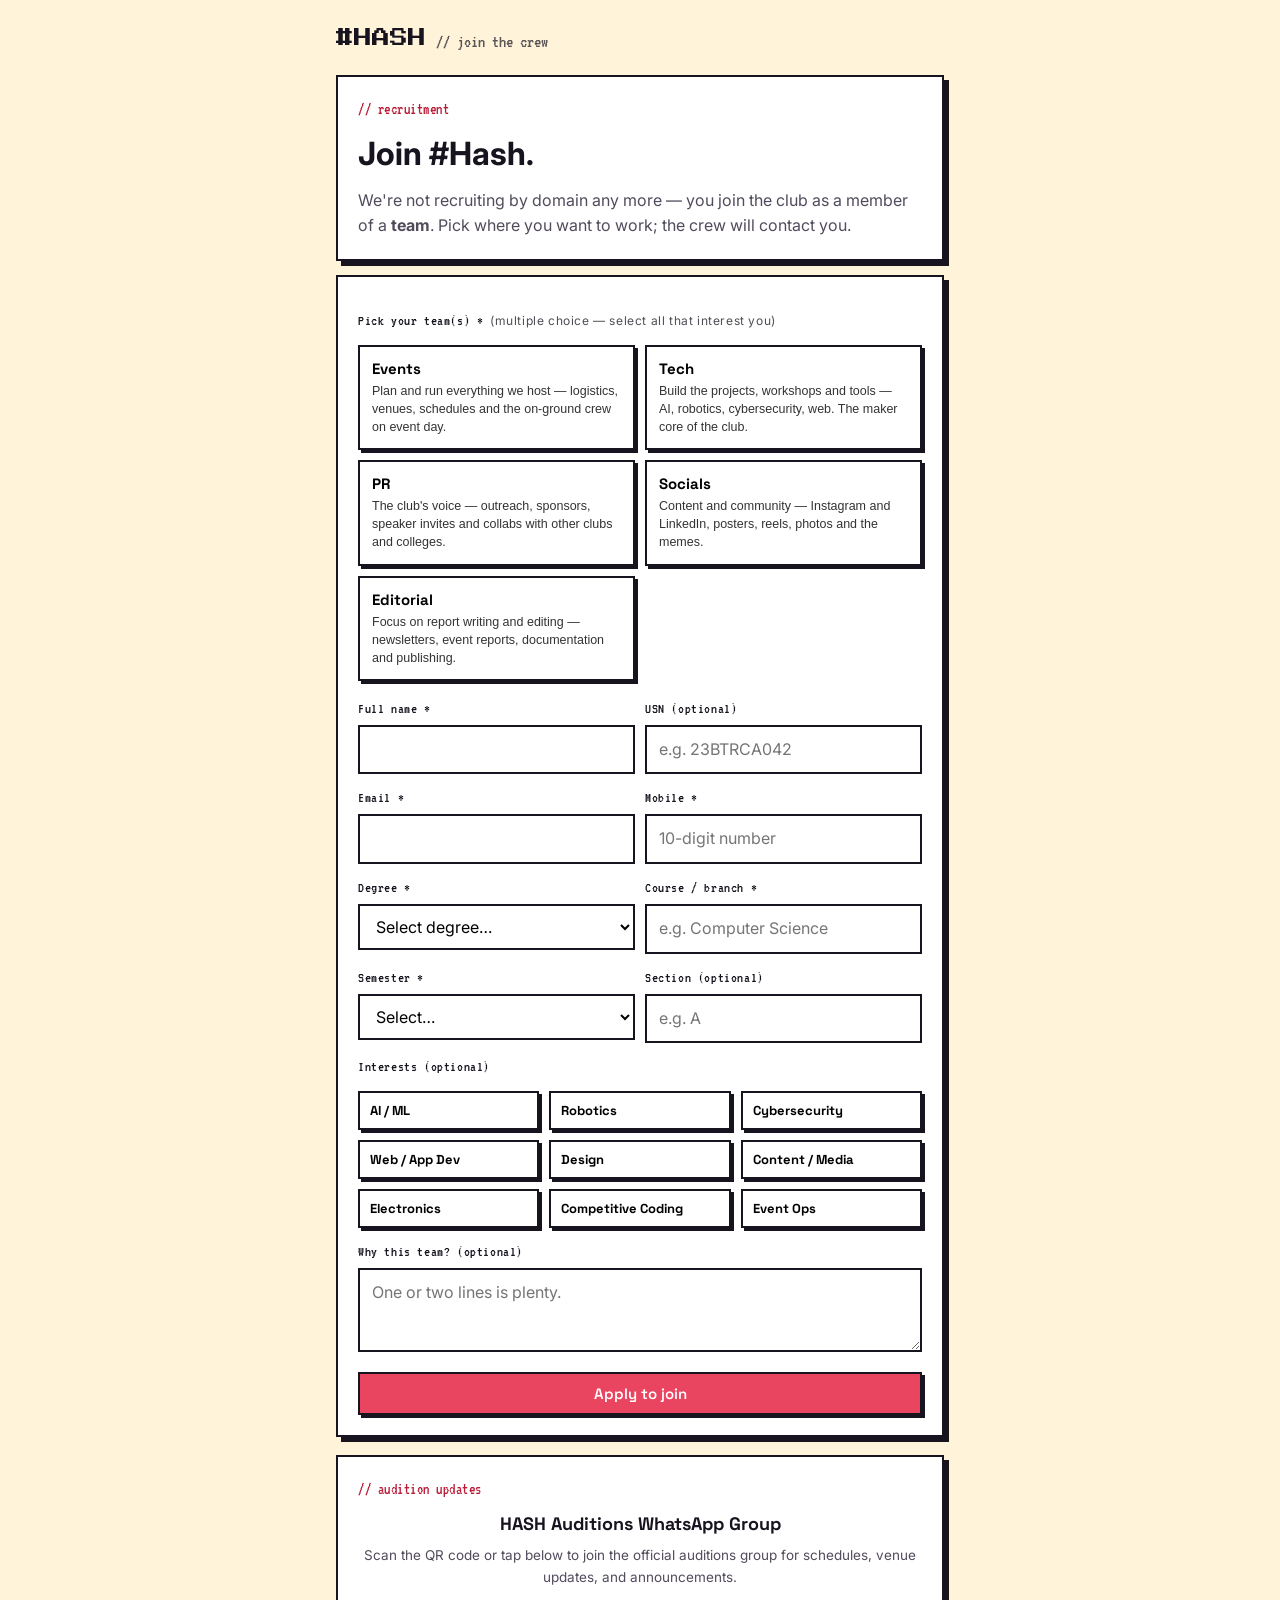
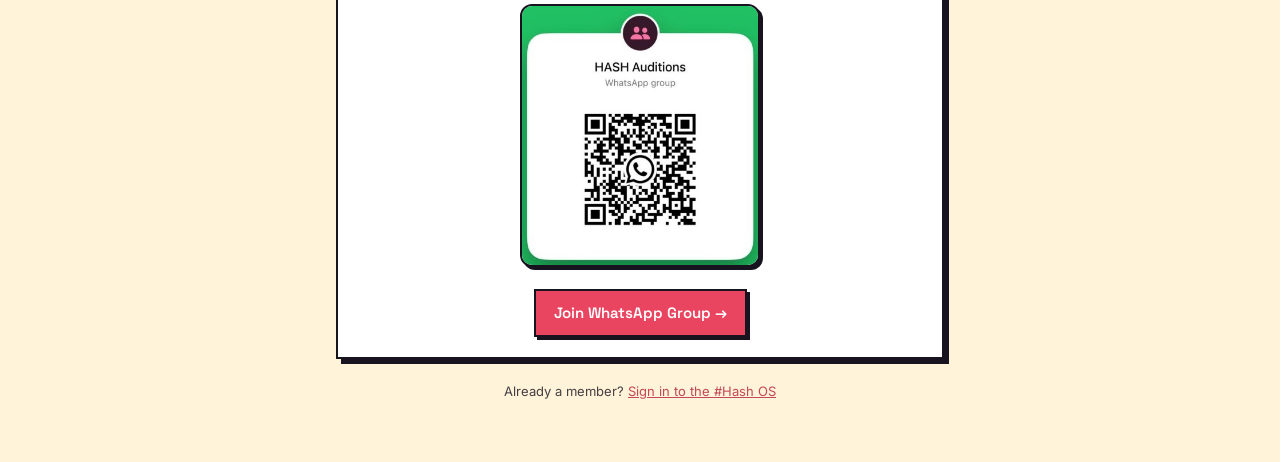
==== commit 8e2b887d: "Add HASH Auditions WhatsApp QR code card to join page" ====
--- a/join.html
+++ b/join.html
@@ -104,6 +104,22 @@
 
     <div id="jnDone" class="card hidden" style="margin-top:14px"></div>
 
+    <div class="card" id="jnAuditionGroup" style="margin-top:18px;text-align:center">
+      <div class="eyebrow" style="text-align:left">// audition updates</div>
+      <h2 style="margin:8px 0 6px;font-size:18px">HASH Auditions WhatsApp Group</h2>
+      <p class="section-sub" style="margin:0 0 16px;font-size:13.5px">
+        Scan the QR code or tap below to join the official auditions group for schedules, venue updates, and announcements.
+      </p>
+      <a href="https://chat.whatsapp.com/I2nRhZkcEOv87Omt5AnVKZ" target="_blank" rel="noopener" style="display:inline-block;text-decoration:none">
+        <img src="assets/hash-auditions-card.jpg" alt="HASH Auditions WhatsApp QR Code" style="width:240px;max-width:100%;height:auto;border:2px solid var(--line,#17131f);box-shadow:3px 3px 0 var(--line,#17131f);border-radius:12px;background:#fff;display:block;margin:0 auto">
+      </a>
+      <div style="margin-top:14px">
+        <a class="btn primary" href="https://chat.whatsapp.com/I2nRhZkcEOv87Omt5AnVKZ" target="_blank" rel="noopener" style="text-decoration:none;display:inline-flex;align-items:center;gap:6px">
+          <span>Join WhatsApp Group →</span>
+        </a>
+      </div>
+    </div>
+
     <div class="jn-foot">Already a member? <a href="./">Sign in to the #Hash OS</a></div>
   </div>
 
@@ -321,7 +337,7 @@
       var tNames = pickedTeams.map(teamName).join(' & ');
       h.textContent = (updated ? 'Updated — you\'re down for ' : 'You\'re in the queue for ') + (tNames || 'the club') + '.';
       var p = document.createElement('p'); p.className = 'section-sub';
-      p.textContent = 'The crew will reach you on the number and email you gave, usually within a few days. Applying again with the same USN or email just updates this application.';
+      p.textContent = 'The crew will reach you on the number and email you gave, usually within a few days. In the meantime, join the HASH Auditions WhatsApp group below for real-time announcements!';
       card.appendChild(eb); card.appendChild(h); card.appendChild(p);
       window.scrollTo(0, 0);
     }
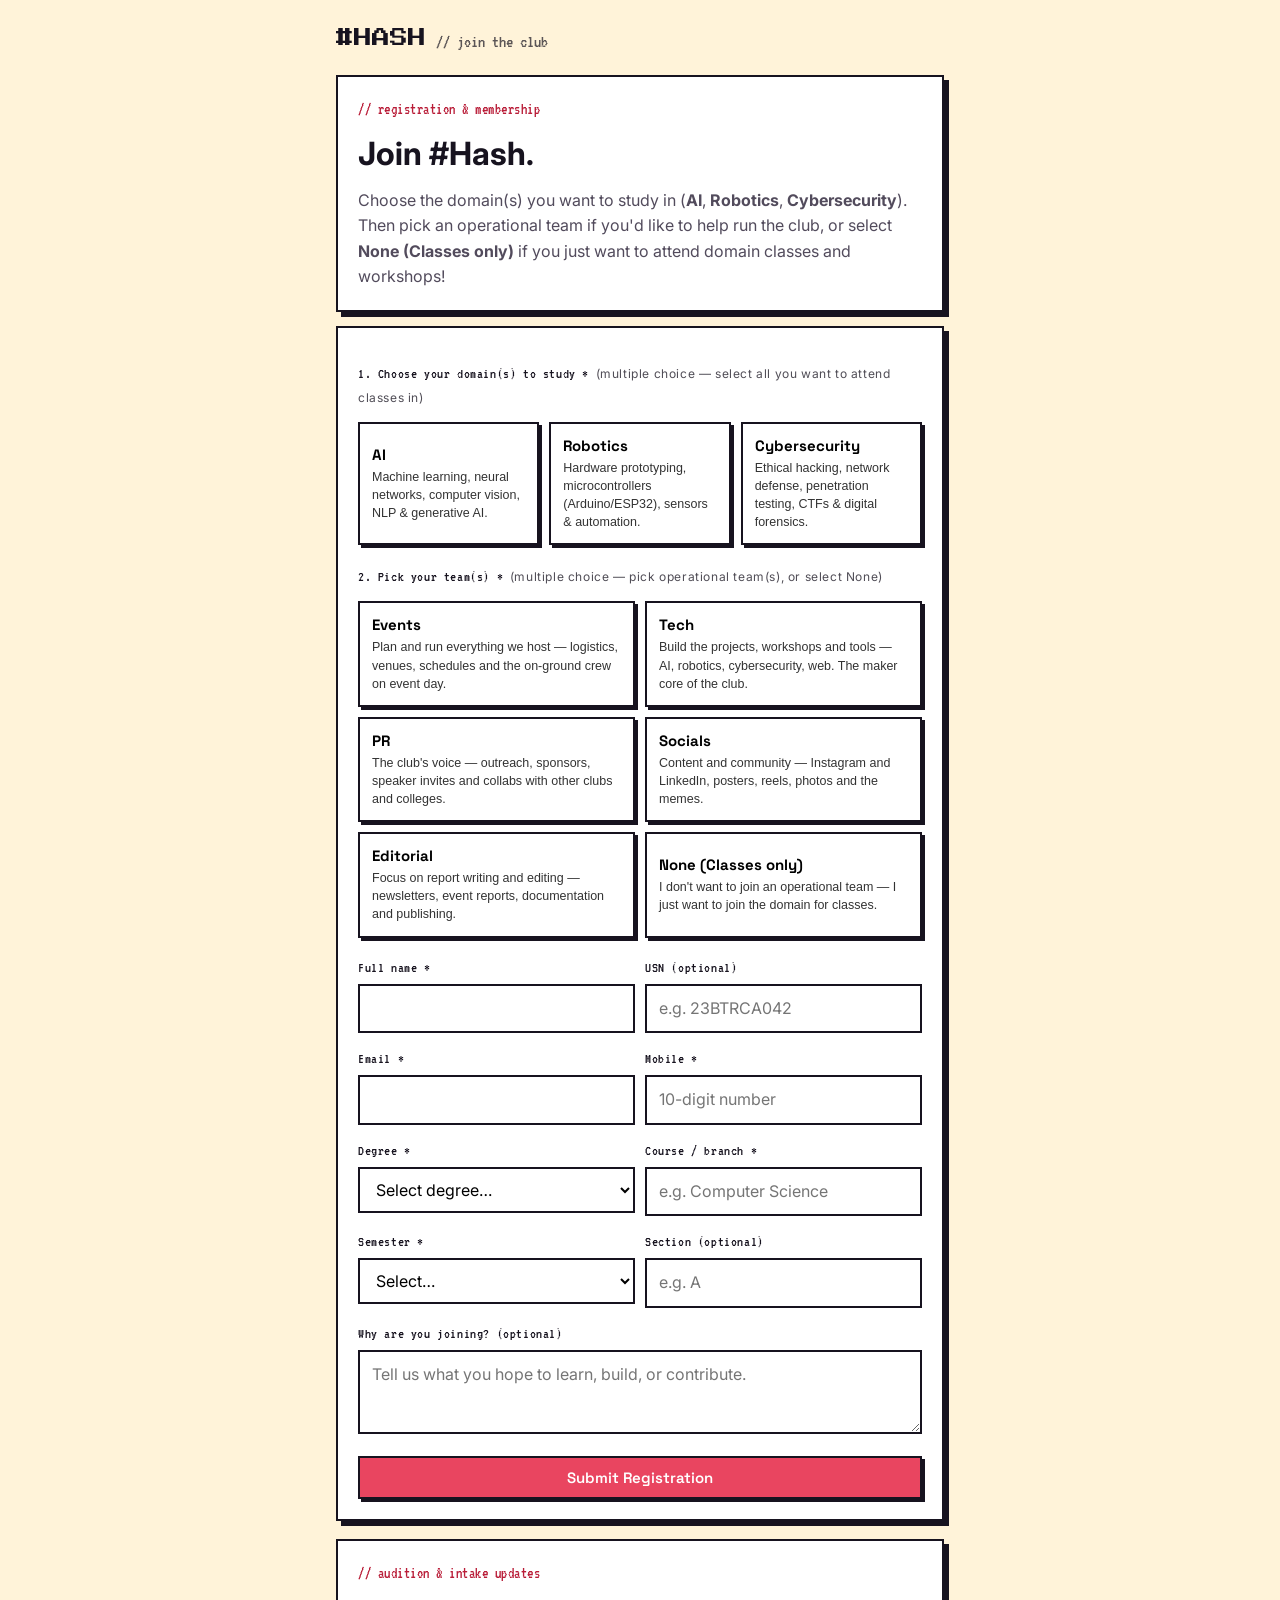
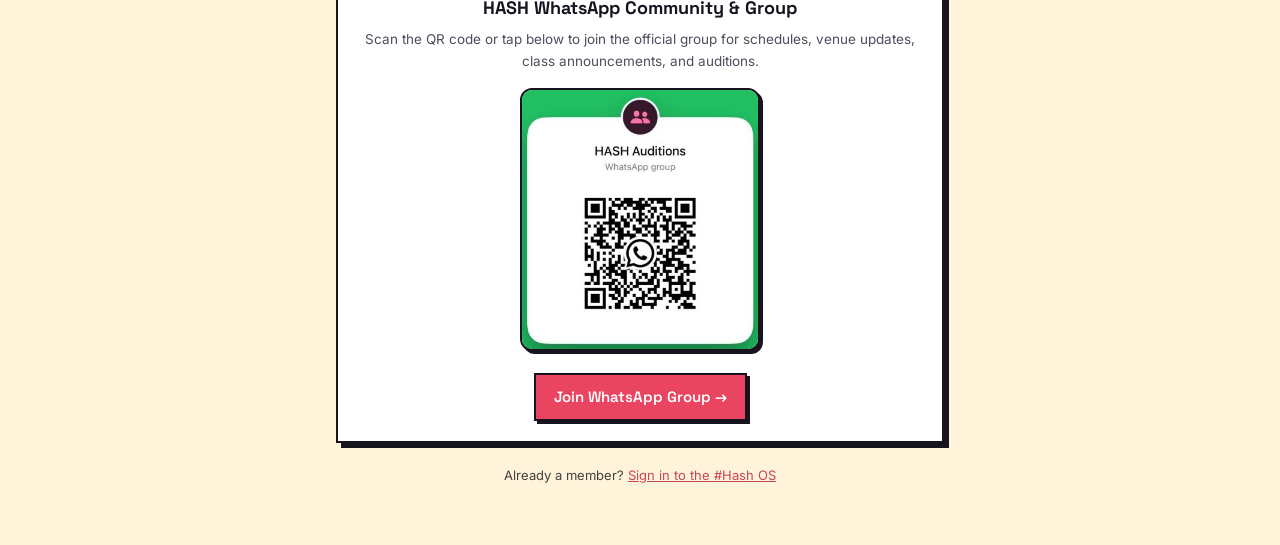
==== commit bf18b613: "Rebuild registration form: add AI, Robotics, Cybersecurity domain selection, Classes-only team optio" ====
--- a/join.html
+++ b/join.html
@@ -2,10 +2,10 @@
 <html lang="en">
 <head>
   <meta charset="utf-8">
-  <title>#Hash · Join the club</title>
+  <title>#Hash · Join the club & study domains</title>
   <meta name="viewport" content="width=device-width, initial-scale=1, viewport-fit=cover">
   <meta name="theme-color" content="#FFF3D9">
-  <meta name="description" content="Apply to join #Hash — pick your team: Events, Tech, PR, Socials, or Editorial.">
+  <meta name="description" content="Apply to join #Hash — choose your study domain (AI, Robotics, Cybersecurity) and pick your team (Events, Tech, PR, Socials, Editorial, or Classes only).">
   <link rel="preconnect" href="https://fonts.googleapis.com">
   <link rel="preconnect" href="https://fonts.gstatic.com" crossorigin>
   <link href="https://fonts.googleapis.com/css2?family=Press+Start+2P&family=Space+Grotesk:wght@500;600;700&family=VT323&family=Inter:wght@400;500;600&display=swap" rel="stylesheet">
@@ -16,6 +16,8 @@
     .jn-brand { display: flex; align-items: baseline; gap: 10px; margin-bottom: 18px; }
     .jn-brand .b { font-family: var(--pixel, 'Press Start 2P', monospace); font-size: 18px; }
     .jn-brand .t { font-family: var(--mono, 'VT323', monospace); font-size: 18px; opacity: .7; }
+    .jn-domains { display: grid; grid-template-columns: repeat(3, 1fr); gap: 10px; margin: 12px 0 4px; }
+    @media (max-width: 540px) { .jn-domains { grid-template-columns: 1fr; } }
     .jn-teams { display: grid; grid-template-columns: 1fr 1fr; gap: 10px; margin: 12px 0 4px; }
     @media (max-width: 460px) { .jn-teams { grid-template-columns: 1fr; } }
     .jn-team { text-align: left; cursor: pointer; padding: 12px; background: var(--panel, #fff);
@@ -27,7 +29,7 @@
     .jn-team.on .bl { opacity: .9; }
     .jn-grid2 { display: grid; grid-template-columns: 1fr 1fr; gap: 10px; }
     @media (max-width: 460px) { .jn-grid2 { grid-template-columns: 1fr; } }
-    .jn-field { margin-top: 12px; }
+    .jn-field { margin-top: 14px; }
     .jn-field label { display: block; font-family: var(--mono, 'VT323', monospace); font-size: 15px;
                       letter-spacing: .04em; margin-bottom: 4px; }
     .jn-field input, .jn-field select, .jn-field textarea {
@@ -42,24 +44,31 @@
 </head>
 <body>
   <div class="jn-wrap">
-    <div class="jn-brand"><span class="b">#HASH</span><span class="t">// join the crew</span></div>
+    <div class="jn-brand"><span class="b">#HASH</span><span class="t">// join the club</span></div>
 
     <div class="card">
-      <div class="eyebrow">// recruitment</div>
+      <div class="eyebrow">// registration & membership</div>
       <h1 style="margin:6px 0 8px">Join #Hash.</h1>
       <p class="section-sub" style="margin:0">
-        We're not recruiting by domain any more — you join the club as a member of a
-        <strong>team</strong>. Pick where you want to work; the crew will contact you.
+        Choose the domain(s) you want to study in (<strong>AI</strong>, <strong>Robotics</strong>, <strong>Cybersecurity</strong>).
+        Then pick an operational team if you'd like to help run the club, or select <strong>None (Classes only)</strong> if you just want to attend domain classes and workshops!
       </p>
     </div>
 
     <form id="jnForm" class="card" style="margin-top:14px" novalidate>
       <div id="jnBanner"></div>
 
+      <!-- Domain Selection (First Choice, Multiple Choice) -->
       <div class="jn-field">
-        <label>Pick your team(s) * <span style="font-family:var(--sans,sans-serif);font-size:12px;opacity:0.75;font-weight:normal">(multiple choice — select all that interest you)</span></label>
-      </div>
-      <div class="jn-teams" id="jnTeams"></div>
+        <label>1. Choose your domain(s) to study * <span style="font-family:var(--sans,sans-serif);font-size:12px;opacity:0.75;font-weight:normal">(multiple choice — select all you want to attend classes in)</span></label>
+        <div class="jn-domains" id="jnDomains"></div>
+      </div>
+
+      <!-- Team Selection with None Option -->
+      <div class="jn-field" style="margin-top:20px">
+        <label>2. Pick your team(s) * <span style="font-family:var(--sans,sans-serif);font-size:12px;opacity:0.75;font-weight:normal">(multiple choice — pick operational team(s), or select None)</span></label>
+        <div class="jn-teams" id="jnTeams"></div>
+      </div>
 
       <div class="jn-grid2">
         <div class="jn-field"><label for="jnName">Full name *</label>
@@ -75,7 +84,7 @@
       </div>
       <div class="jn-grid2">
         <div class="jn-field"><label for="jnDegree">Degree *</label>
-          <select id="jnDegree"><option value="">Select…</option></select></div>
+          <select id="jnDegree"><option value="">Select degree…</option></select></div>
         <div class="jn-field"><label for="jnCourse">Course / branch *</label>
           <input id="jnCourse" maxlength="60" placeholder="e.g. Computer Science"></div>
       </div>
@@ -86,29 +95,25 @@
           <input id="jnSection" maxlength="24" placeholder="e.g. A"></div>
       </div>
       <div class="jn-field">
-        <label>Interests (optional)</label>
-        <div class="jn-teams" id="jnInterests" style="grid-template-columns:1fr 1fr 1fr"></div>
-      </div>
-      <div class="jn-field">
-        <label for="jnWhy">Why this team? (optional)</label>
-        <textarea id="jnWhy" maxlength="600" placeholder="One or two lines is plenty."></textarea>
+        <label for="jnWhy">Why are you joining? (optional)</label>
+        <textarea id="jnWhy" maxlength="600" placeholder="Tell us what you hope to learn, build, or contribute."></textarea>
       </div>
 
       <!-- honeypot: humans never see or fill this -->
       <input class="jn-hp" id="jnWebsite" name="website" tabindex="-1" autocomplete="off" aria-hidden="true">
 
       <div class="jn-field">
-        <button class="btn primary block" id="jnSubmit" type="submit">Apply to join</button>
+        <button class="btn primary block" id="jnSubmit" type="submit">Submit Registration</button>
       </div>
     </form>
 
     <div id="jnDone" class="card hidden" style="margin-top:14px"></div>
 
     <div class="card" id="jnAuditionGroup" style="margin-top:18px;text-align:center">
-      <div class="eyebrow" style="text-align:left">// audition updates</div>
-      <h2 style="margin:8px 0 6px;font-size:18px">HASH Auditions WhatsApp Group</h2>
+      <div class="eyebrow" style="text-align:left">// audition & intake updates</div>
+      <h2 style="margin:8px 0 6px;font-size:18px">HASH WhatsApp Community & Group</h2>
       <p class="section-sub" style="margin:0 0 16px;font-size:13.5px">
-        Scan the QR code or tap below to join the official auditions group for schedules, venue updates, and announcements.
+        Scan the QR code or tap below to join the official group for schedules, venue updates, class announcements, and auditions.
       </p>
       <a href="https://chat.whatsapp.com/I2nRhZkcEOv87Omt5AnVKZ" target="_blank" rel="noopener" style="display:inline-block;text-decoration:none">
         <img src="assets/hash-auditions-card.jpg" alt="HASH Auditions WhatsApp QR Code" style="width:240px;max-width:100%;height:auto;border:2px solid var(--line,#17131f);box-shadow:3px 3px 0 var(--line,#17131f);border-radius:12px;background:#fff;display:block;margin:0 auto">
@@ -127,8 +132,16 @@
   <script>
   (function () {
     'use strict';
-    /* Fallback team list — keep in sync with JA_TEAMS in the backend's Join.js.
-       The live list from join.info wins whenever the server is reachable. */
+
+    /* Study domains: AI, Robotics, Cybersecurity */
+    var DOMAINS = [
+      { key: 'ai',           name: 'AI',           blurb: 'Machine learning, neural networks, computer vision, NLP & generative AI.' },
+      { key: 'robotics',     name: 'Robotics',     blurb: 'Hardware prototyping, microcontrollers (Arduino/ESP32), sensors & automation.' },
+      { key: 'cybersecurity', name: 'Cybersecurity', blurb: 'Ethical hacking, network defense, penetration testing, CTFs & digital forensics.' }
+    ];
+    var pickedDomains = [];
+
+    /* Operational teams + None (Classes only) null choice */
     var TEAMS = [
       { key: 'events',    name: 'Events',
         blurb: 'Plan and run everything we host — logistics, venues, schedules and the on-ground crew on event day.' },
@@ -139,14 +152,13 @@
       { key: 'socials',   name: 'Socials',
         blurb: 'Content and community — Instagram and LinkedIn, posters, reels, photos and the memes.' },
       { key: 'editorial', name: 'Editorial',
-        blurb: 'Focus on report writing and editing — newsletters, event reports, documentation and publishing.' }
+        blurb: 'Focus on report writing and editing — newsletters, event reports, documentation and publishing.' },
+      { key: 'none',      name: 'None (Classes only)',
+        blurb: 'I don\'t want to join an operational team — I just want to join the domain for classes.' }
     ];
     var pickedTeams = [];
     var closed = false;
     var DEGREES = ['B.Sc', 'M.Sc'];
-    var INTERESTS = ['AI / ML', 'Robotics', 'Cybersecurity', 'Web / App Dev', 'Design',
-                     'Content / Media', 'Electronics', 'Competitive Coding', 'Event Ops'];
-    var interestsOn = {};
 
     function $(id) { return document.getElementById(id); }
 
@@ -178,6 +190,59 @@
       if (n === 2) return '2nd';
       if (n === 3) return '3rd';
       return n + 'th';
+    }
+
+    function renderDomains() {
+      var host = $('jnDomains');
+      host.innerHTML = '';
+      DOMAINS.forEach(function (d) {
+        var idx = pickedDomains.indexOf(d.key);
+        var isPicked = idx > -1;
+        var b = document.createElement('button');
+        b.type = 'button';
+        b.className = 'jn-team' + (isPicked ? ' on' : '');
+        b.setAttribute('role', 'checkbox');
+        b.setAttribute('aria-checked', isPicked ? 'true' : 'false');
+
+        var topRow = document.createElement('div');
+        topRow.style.display = 'flex';
+        topRow.style.justifyContent = 'space-between';
+        topRow.style.alignItems = 'center';
+        topRow.style.gap = '6px';
+
+        var nm = document.createElement('div');
+        nm.className = 'nm';
+        nm.textContent = d.name;
+        topRow.appendChild(nm);
+
+        if (isPicked) {
+          var tag = document.createElement('span');
+          tag.className = 'small';
+          tag.style.fontSize = '11px';
+          tag.style.padding = '2px 6px';
+          tag.style.border = '1px solid currentColor';
+          tag.style.fontFamily = "var(--mono, 'VT323', monospace)";
+          tag.textContent = (pickedDomains.length > 1) ? (getOrdinal(idx + 1) + ' choice') : 'Selected';
+          topRow.appendChild(tag);
+        }
+
+        var bl = document.createElement('div');
+        bl.className = 'bl';
+        bl.textContent = d.blurb;
+
+        b.appendChild(topRow);
+        b.appendChild(bl);
+        b.addEventListener('click', function () {
+          var i = pickedDomains.indexOf(d.key);
+          if (i > -1) {
+            pickedDomains.splice(i, 1);
+          } else {
+            pickedDomains.push(d.key);
+          }
+          renderDomains();
+        });
+        host.appendChild(b);
+      });
     }
 
     function renderTeams() {
@@ -210,7 +275,11 @@
           tag.style.padding = '2px 6px';
           tag.style.border = '1px solid currentColor';
           tag.style.fontFamily = "var(--mono, 'VT323', monospace)";
-          tag.textContent = (pickedTeams.length > 1) ? (getOrdinal(idx + 1) + ' choice') : 'Selected';
+          if (t.key === 'none') {
+            tag.textContent = 'Classes only';
+          } else {
+            tag.textContent = (pickedTeams.length > 1) ? (getOrdinal(idx + 1) + ' choice') : 'Selected';
+          }
           topRow.appendChild(tag);
         }
 
@@ -221,11 +290,24 @@
         b.appendChild(topRow);
         b.appendChild(bl);
         b.addEventListener('click', function () {
-          var i = pickedTeams.indexOf(t.key);
-          if (i > -1) {
-            pickedTeams.splice(i, 1);
+          if (t.key === 'none') {
+            var hadNone = pickedTeams.indexOf('none') > -1;
+            if (hadNone) {
+              pickedTeams = [];
+            } else {
+              pickedTeams = ['none']; // Mutually exclusive: deselects operational teams
+            }
           } else {
-            pickedTeams.push(t.key);
+            var noneIdx = pickedTeams.indexOf('none');
+            if (noneIdx > -1) {
+              pickedTeams.splice(noneIdx, 1); // Deselect 'none' when choosing an operational team
+            }
+            var i = pickedTeams.indexOf(t.key);
+            if (i > -1) {
+              pickedTeams.splice(i, 1);
+            } else {
+              pickedTeams.push(t.key);
+            }
           }
           renderTeams();
         });
@@ -235,6 +317,7 @@
 
     function renderSem() {
       var sel = $('jnSem');
+      sel.innerHTML = '<option value="">Select…</option>';
       for (var i = 1; i <= 8; i++) {
         var o = document.createElement('option');
         o.value = String(i); o.textContent = 'Semester ' + i;
@@ -250,27 +333,11 @@
         o.value = d; o.textContent = d;
         sel.appendChild(o);
       });
-    }
-
-    function renderInterests() {
-      var host = $('jnInterests');
-      host.innerHTML = '';
-      INTERESTS.forEach(function (it) {
-        var b = document.createElement('button');
-        b.type = 'button';
-        b.className = 'jn-team' + (interestsOn[it] ? ' on' : '');
-        b.style.padding = '9px 10px';
-        b.setAttribute('aria-pressed', interestsOn[it] ? 'true' : 'false');
-        var nm = document.createElement('div'); nm.className = 'nm'; nm.style.fontSize = '13px'; nm.textContent = it;
-        b.appendChild(nm);
-        b.addEventListener('click', function () {
-          if (interestsOn[it]) delete interestsOn[it]; else interestsOn[it] = true;
-          renderInterests();
-        });
-        host.appendChild(b);
-      });
-    }
-    function pickedInterests() { return Object.keys(interestsOn); }
+      var otherOpt = document.createElement('option');
+      otherOpt.value = 'Other';
+      otherOpt.textContent = 'Other';
+      sel.appendChild(otherOpt);
+    }
 
     function setClosed() {
       closed = true;
@@ -278,11 +345,22 @@
       $('jnSubmit').disabled = true;
     }
 
+    function domainName(key) {
+      for (var i = 0; i < DOMAINS.length; i++) if (DOMAINS[i].key === key) return DOMAINS[i].name;
+      return key;
+    }
+
+    function teamName(key) {
+      for (var i = 0; i < TEAMS.length; i++) if (TEAMS[i].key === key) return TEAMS[i].name;
+      return key;
+    }
+
     function submit(ev) {
       ev.preventDefault();
       if (closed) return;
       var errs = [];
-      if (!pickedTeams.length) errs.push('Pick at least one team you want to join.');
+      if (!pickedDomains.length) errs.push('Choose at least one domain to study (AI, Robotics, Cybersecurity).');
+      if (!pickedTeams.length) errs.push('Pick a team to join, or select None (Classes only).');
       if (!$('jnName').value.trim()) errs.push('Tell us your name.');
       if (!$('jnEmail').value.trim()) errs.push('Enter your email address.');
       if (!$('jnMobile').value.trim()) errs.push('Enter your mobile number.');
@@ -296,14 +374,16 @@
       post('hv.join.apply', {
         name: $('jnName').value, usn: $('jnUsn').value, email: $('jnEmail').value,
         mobile: $('jnMobile').value, degree: $('jnDegree').value, course: $('jnCourse').value,
-        semester: $('jnSem').value, section: $('jnSection').value, interests: pickedInterests(),
+        semester: $('jnSem').value, section: $('jnSection').value,
+        domains: pickedDomains.slice(),
+        interests: pickedDomains.slice(),
         teams: pickedTeams.slice(),
         team: pickedTeams[0] || '',
-        team2: pickedTeams.length > 1 ? pickedTeams.slice(1).join(', ') : '',
+        team2: (pickedTeams.length > 1 && pickedTeams[0] !== 'none') ? pickedTeams.slice(1).join(', ') : '',
         why: $('jnWhy').value,
         website: $('jnWebsite').value
       }).then(function (r) {
-        btn.disabled = false; btn.textContent = 'Apply to join';
+        btn.disabled = false; btn.textContent = 'Submit Registration';
         if (r && r.ok) return done(r.updated === true);
         showErrors((r && r.errors) || ['Something went wrong. Please try again.']);
       });
@@ -321,33 +401,39 @@
       banner('bad', wrap);
     }
 
-    function teamName(key) {
-      for (var i = 0; i < TEAMS.length; i++) if (TEAMS[i].key === key) return TEAMS[i].name;
-      return key;
-    }
-
     function done(updated) {
       $('jnForm').classList.add('hidden');
       var card = $('jnDone');
       card.classList.remove('hidden');
       card.innerHTML = '';
       var eb = document.createElement('div'); eb.className = 'eyebrow';
-      eb.textContent = updated ? '// application updated' : '// application received';
+      eb.textContent = updated ? '// registration updated' : '// registration received';
       var h = document.createElement('h2');
-      var tNames = pickedTeams.map(teamName).join(' & ');
-      h.textContent = (updated ? 'Updated — you\'re down for ' : 'You\'re in the queue for ') + (tNames || 'the club') + '.';
+      var dNames = pickedDomains.map(domainName).join(' & ');
+      var isClassesOnly = pickedTeams.length === 1 && pickedTeams[0] === 'none';
+      if (isClassesOnly) {
+        h.textContent = (updated ? 'Updated — enrolled for Classes only in ' : 'You\'re registered for Classes only in ') + dNames + '.';
+      } else {
+        var tNames = pickedTeams.filter(function (k) { return k !== 'none'; }).map(teamName).join(' & ');
+        h.textContent = (updated ? 'Updated — down for ' : 'You\'re in the queue for ') + (tNames || 'the club') + ' (' + dNames + ').';
+      }
       var p = document.createElement('p'); p.className = 'section-sub';
-      p.textContent = 'The crew will reach you on the number and email you gave, usually within a few days. In the meantime, join the HASH Auditions WhatsApp group below for real-time announcements!';
+      p.textContent = isClassesOnly
+        ? 'The crew will reach you on the number and email you gave regarding domain class schedules, session links and workshops. In the meantime, join the WhatsApp group below for real-time announcements!'
+        : 'The crew will reach you on the number and email you gave regarding auditions, schedules, and club updates. In the meantime, join the WhatsApp group below for real-time announcements!';
       card.appendChild(eb); card.appendChild(h); card.appendChild(p);
       window.scrollTo(0, 0);
     }
 
     /* boot */
-    renderTeams(); renderSem(); renderDegrees(); renderInterests();
+    renderDomains(); renderTeams(); renderSem(); renderDegrees();
     $('jnForm').addEventListener('submit', submit);
     post('hv.join.info', {}).then(function (r) {
-      if (r && r.ok && r.teams && r.teams.length) { TEAMS = r.teams; renderTeams(); }
-      if (r && r.ok && r.closed) setClosed();
+      if (r && r.ok) {
+        if (r.teams && r.teams.length) { TEAMS = r.teams; renderTeams(); }
+        if (r.domains && r.domains.length) { DOMAINS = r.domains; renderDomains(); }
+        if (r.closed) setClosed();
+      }
     });
   })();
   </script>
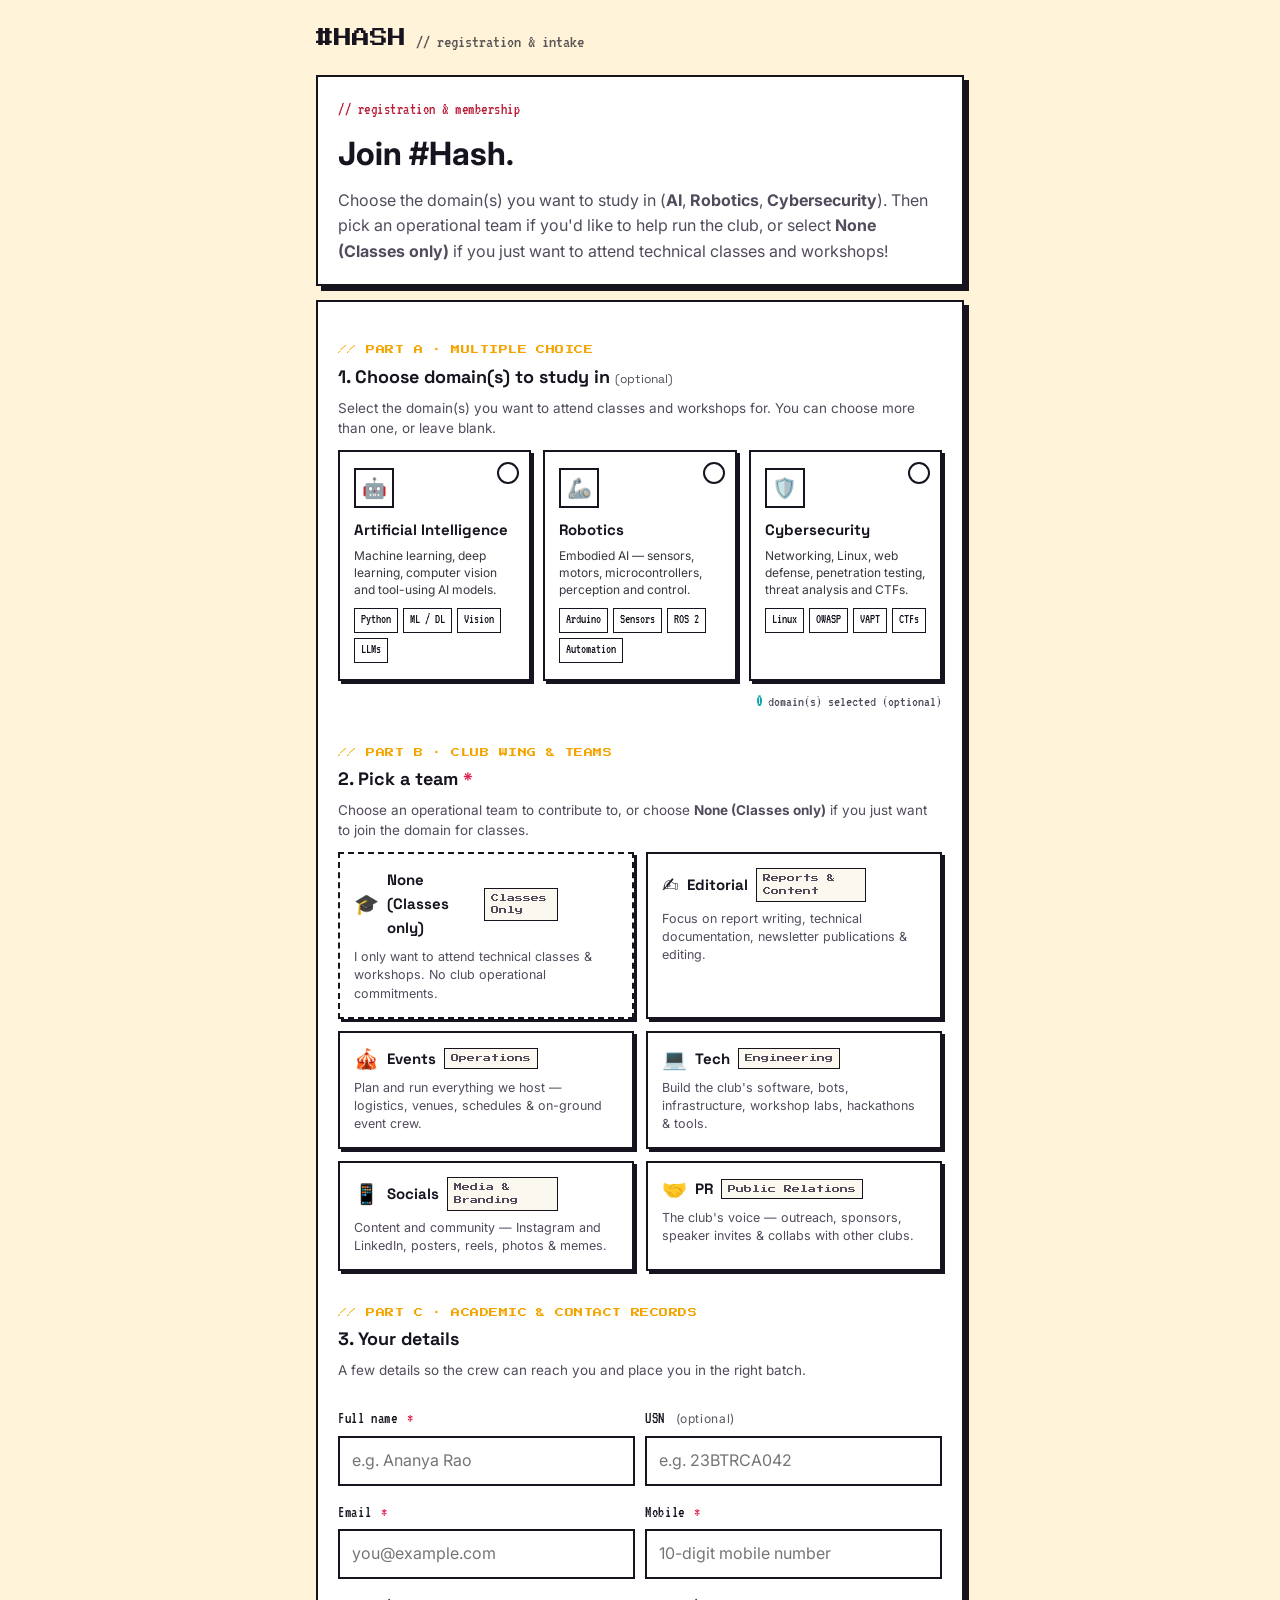
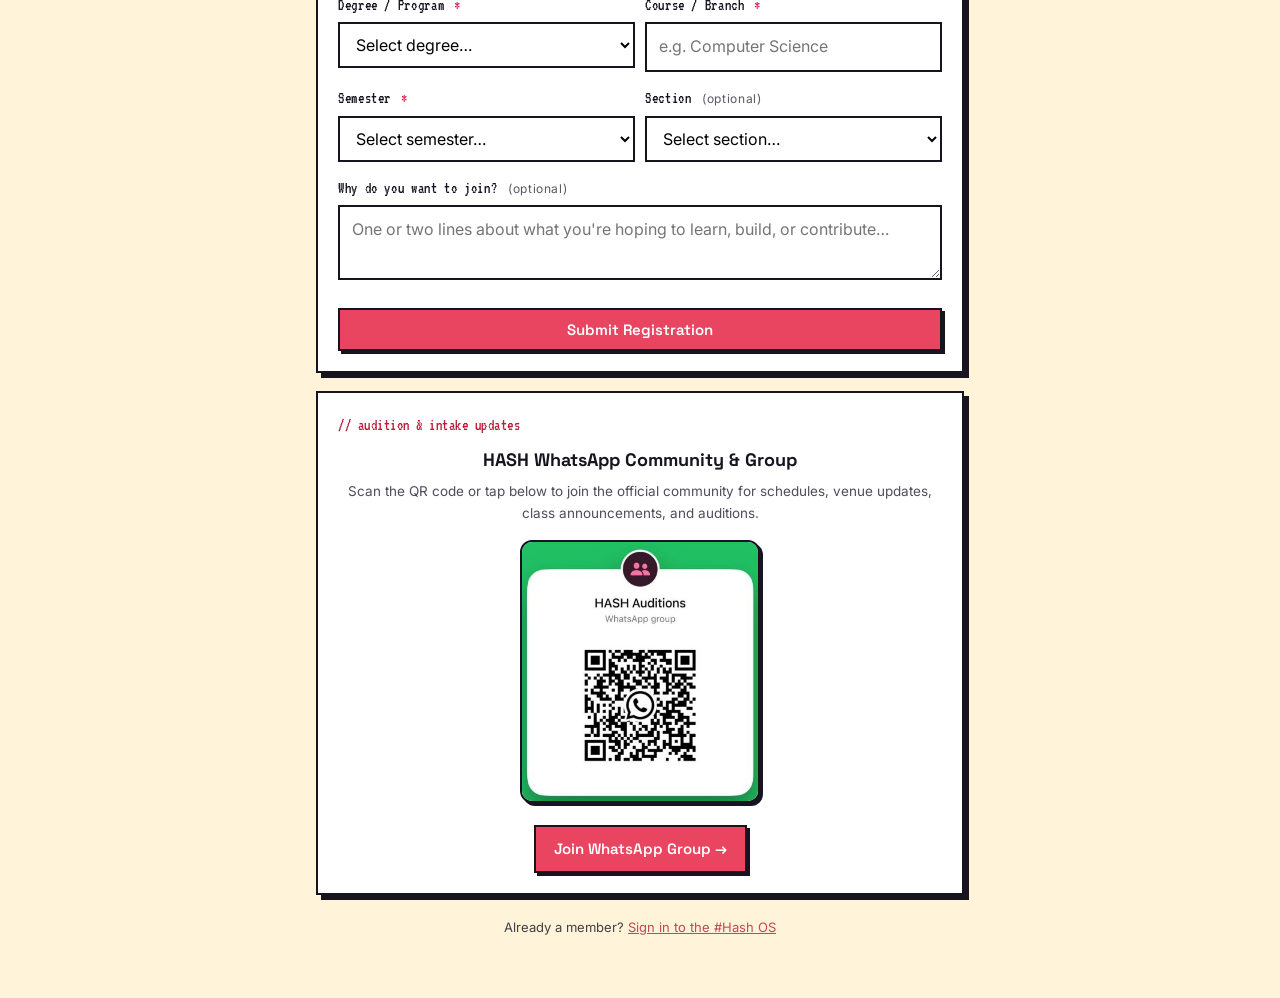
==== commit a649d43c: "Bring rich registration experience to join.html: unmandatory domains, permanent None (Classes only) " ====
--- a/join.html
+++ b/join.html
@@ -12,30 +12,70 @@
   <link rel="stylesheet" href="styles/app.css">
   <style>
     /* page-local only, jn- prefixed */
-    .jn-wrap { max-width: 640px; margin: 0 auto; padding: 24px 16px 60px; }
+    .jn-wrap { max-width: 680px; margin: 0 auto; padding: 24px 16px 60px; }
     .jn-brand { display: flex; align-items: baseline; gap: 10px; margin-bottom: 18px; }
     .jn-brand .b { font-family: var(--pixel, 'Press Start 2P', monospace); font-size: 18px; }
     .jn-brand .t { font-family: var(--mono, 'VT323', monospace); font-size: 18px; opacity: .7; }
-    .jn-domains { display: grid; grid-template-columns: repeat(3, 1fr); gap: 10px; margin: 12px 0 4px; }
-    @media (max-width: 540px) { .jn-domains { grid-template-columns: 1fr; } }
-    .jn-teams { display: grid; grid-template-columns: 1fr 1fr; gap: 10px; margin: 12px 0 4px; }
-    @media (max-width: 460px) { .jn-teams { grid-template-columns: 1fr; } }
-    .jn-team { text-align: left; cursor: pointer; padding: 12px; background: var(--panel, #fff);
-               border: 2px solid var(--line, #17131f); box-shadow: 3px 3px 0 var(--line, #17131f); }
-    .jn-team:active { transform: translate(2px, 2px); box-shadow: 1px 1px 0 var(--line, #17131f); }
-    .jn-team .nm { font-family: var(--display, 'Space Grotesk', sans-serif); font-weight: 700; font-size: 15px; }
-    .jn-team .bl { font-size: 12.5px; opacity: .8; margin-top: 4px; line-height: 1.45; }
-    .jn-team.on { background: var(--line, #17131f); color: #FFF3D9; }
-    .jn-team.on .bl { opacity: .9; }
+
+    /* Section Subheadings & Tags */
+    .wiz-sec-hdr { margin-bottom: 12px; }
+    .step-subtag { font-family: var(--pixel, 'Press Start 2P', monospace); font-size: 9px; color: #F4A400; display: inline-block; margin-bottom: 5px; letter-spacing: .05em; }
+    .wiz-sub-title { font-size: 17px; font-family: var(--display, 'Space Grotesk', sans-serif); color: var(--ink, #17131f); font-weight: 700; margin: 0; }
+    .panel-intro { color: #524b5c; font-size: 13.5px; line-height: 1.5; margin: 4px 0 12px; }
+    .selection-status { font-family: var(--mono, 'VT323', monospace); font-size: 15px; color: #524b5c; margin-top: 8px; text-align: right; }
+    .selection-status b { color: #0FA6AE; font-size: 16px; }
+
+    /* Domain Grid (Class Grid) */
+    .class-grid { display: grid; grid-template-columns: repeat(3, 1fr); gap: 12px; margin: 10px 0 4px; }
+    @media (max-width: 580px) { .class-grid { grid-template-columns: 1fr; } }
+    .class-card { border: 2px solid var(--line, #17131f); padding: 16px 14px; background: var(--panel, #fff);
+                 cursor: pointer; transition: transform .12s, box-shadow .12s, background .15s; text-align: left;
+                 box-shadow: 3px 3px 0 var(--line, #17131f); position: relative; }
+    .class-card:hover { transform: translate(-2px, -2px); box-shadow: 5px 5px 0 var(--line, #17131f); }
+    .class-card.on { background: #17131f; color: #FFF3D9; box-shadow: 4px 4px 0 var(--line, #17131f); }
+    .class-card .ci { width: 40px; height: 40px; margin-bottom: 10px; display: grid; place-items: center;
+                      background: var(--panel, #fff); border: 2px solid var(--line, #17131f); font-size: 20px; }
+    .class-card.on .ci { background: #FFF3D9; }
+    .class-card h4 { font-family: var(--display, 'Space Grotesk', sans-serif); font-size: 15px; font-weight: 700; margin: 0 0 6px; }
+    .class-card p { font-size: 12px; line-height: 1.4; opacity: .85; margin: 0 0 10px; }
+    .class-card .tags { display: flex; flex-wrap: wrap; gap: 5px; }
+    .class-card .tag { font-family: var(--mono, 'VT323', monospace); font-size: 13px; border: 1px solid currentColor; padding: 1px 6px; }
+    .class-check { position: absolute; top: 10px; right: 10px; width: 22px; height: 22px; border: 2px solid var(--line, #17131f);
+                   border-radius: 50%; background: #fff; display: grid; place-items: center; font-size: 12px; font-weight: bold; color: transparent; }
+    .class-card.on .class-check { background: #FFF3D9; color: #17131f; }
+
+    /* Team Grid */
+    .team-grid { display: grid; grid-template-columns: repeat(2, 1fr); gap: 12px; margin-top: 10px; }
+    @media (max-width: 580px) { .team-grid { grid-template-columns: 1fr; } }
+    .team-card { border: 2px solid var(--line, #17131f); padding: 14px; background: var(--panel, #fff);
+                 cursor: pointer; transition: transform .12s, box-shadow .12s, background .12s;
+                 box-shadow: 3px 3px 0 var(--line, #17131f); display: flex; flex-direction: column; gap: 6px; position: relative; text-align: left; }
+    .team-card:hover { transform: translate(-2px, -2px); box-shadow: 5px 5px 0 var(--line, #17131f); }
+    .team-card.on { background: #e6fbf5; border-color: var(--line, #17131f); box-shadow: 4px 4px 0 var(--line, #17131f); }
+    .team-card.team-none { border-style: dashed; border-width: 2px; }
+    .team-card.team-none.on { background: #fffde6; }
+    .team-card.on .team-sel-tag { display: inline-block; }
+    .team-sel-tag { display: none; position: absolute; top: 10px; right: 10px; font-family: var(--pixel, 'Press Start 2P', monospace);
+                    font-size: 7.5px; background: var(--line, #17131f); color: #FFF3D9; padding: 3px 6px; }
+    .team-card-head { display: flex; align-items: center; gap: 8px; padding-right: 60px; }
+    .team-icon { font-size: 20px; line-height: 1; }
+    .team-name { font-size: 15px; font-weight: 700; color: var(--ink, #17131f); font-family: var(--display, 'Space Grotesk', sans-serif); }
+    .team-badge { font-family: var(--pixel, 'Press Start 2P', monospace); font-size: 8px; padding: 3px 6px;
+                  background: #fbf8ef; border: 1px solid var(--line, #17131f); color: #524b5c; }
+    .team-desc { font-size: 12.5px; line-height: 1.45; color: #524b5c; margin: 2px 0 0; }
+
+    /* Form Fields */
     .jn-grid2 { display: grid; grid-template-columns: 1fr 1fr; gap: 10px; }
-    @media (max-width: 460px) { .jn-grid2 { grid-template-columns: 1fr; } }
+    @media (max-width: 480px) { .jn-grid2 { grid-template-columns: 1fr; } }
     .jn-field { margin-top: 14px; }
-    .jn-field label { display: block; font-family: var(--mono, 'VT323', monospace); font-size: 15px;
+    .jn-field label { display: block; font-family: var(--mono, 'VT323', monospace); font-size: 16px;
                       letter-spacing: .04em; margin-bottom: 4px; }
+    .jn-field label .req { color: #E11D48; margin-left: 3px; }
+    .jn-field label .opt { font-family: var(--sans, sans-serif); font-size: 12px; opacity: .7; font-weight: normal; margin-left: 4px; }
     .jn-field input, .jn-field select, .jn-field textarea {
       width: 100%; box-sizing: border-box; padding: 10px 12px; font: inherit;
       background: var(--panel, #fff); border: 2px solid var(--line, #17131f); }
-    .jn-field textarea { min-height: 84px; resize: vertical; }
+    .jn-field textarea { min-height: 74px; resize: vertical; }
     .jn-hp { position: absolute; left: -9999px; top: -9999px; height: 1px; width: 1px; opacity: 0; }
     .jn-errs { margin: 12px 0 0; padding-left: 18px; }
     .jn-errs li { margin: 3px 0; }
@@ -44,65 +84,83 @@
 </head>
 <body>
   <div class="jn-wrap">
-    <div class="jn-brand"><span class="b">#HASH</span><span class="t">// join the club</span></div>
+    <div class="jn-brand"><span class="b">#HASH</span><span class="t">// registration & intake</span></div>
 
     <div class="card">
       <div class="eyebrow">// registration & membership</div>
       <h1 style="margin:6px 0 8px">Join #Hash.</h1>
       <p class="section-sub" style="margin:0">
         Choose the domain(s) you want to study in (<strong>AI</strong>, <strong>Robotics</strong>, <strong>Cybersecurity</strong>).
-        Then pick an operational team if you'd like to help run the club, or select <strong>None (Classes only)</strong> if you just want to attend domain classes and workshops!
+        Then pick an operational team if you'd like to help run the club, or select <strong>None (Classes only)</strong> if you just want to attend technical classes and workshops!
       </p>
     </div>
 
     <form id="jnForm" class="card" style="margin-top:14px" novalidate>
       <div id="jnBanner"></div>
 
-      <!-- Domain Selection (First Choice, Multiple Choice) -->
+      <!-- 1: Domains (Unmandatory / Optional) -->
       <div class="jn-field">
-        <label>1. Choose your domain(s) to study * <span style="font-family:var(--sans,sans-serif);font-size:12px;opacity:0.75;font-weight:normal">(multiple choice — select all you want to attend classes in)</span></label>
-        <div class="jn-domains" id="jnDomains"></div>
+        <div class="wiz-sec-hdr">
+          <span class="step-subtag">// PART A · MULTIPLE CHOICE</span>
+          <h3 class="wiz-sub-title">1. Choose domain(s) to study in <span class="opt" style="font-size:12px;font-weight:normal;opacity:0.75">(optional)</span></h3>
+          <p class="panel-intro">Select the domain(s) you want to attend classes and workshops for. You can choose more than one, or leave blank.</p>
+        </div>
+        <div class="class-grid" id="classGrid"></div>
+        <div class="selection-status" id="domainStatus"><b>0</b> domain(s) selected (optional)</div>
       </div>
 
-      <!-- Team Selection with None Option -->
-      <div class="jn-field" style="margin-top:20px">
-        <label>2. Pick your team(s) * <span style="font-family:var(--sans,sans-serif);font-size:12px;opacity:0.75;font-weight:normal">(multiple choice — pick operational team(s), or select None)</span></label>
-        <div class="jn-teams" id="jnTeams"></div>
+      <!-- 2: Teams with None Option -->
+      <div class="jn-field" style="margin-top:24px">
+        <div class="wiz-sec-hdr">
+          <span class="step-subtag">// PART B · CLUB WING & TEAMS</span>
+          <h3 class="wiz-sub-title">2. Pick a team <span class="req" style="color:#E11D48">*</span></h3>
+          <p class="panel-intro">Choose an operational team to contribute to, or choose <b>None (Classes only)</b> if you just want to join the domain for classes.</p>
+        </div>
+        <div class="team-grid" id="teamGrid"></div>
       </div>
 
-      <div class="jn-grid2">
-        <div class="jn-field"><label for="jnName">Full name *</label>
-          <input id="jnName" autocomplete="name" maxlength="80"></div>
-        <div class="jn-field"><label for="jnUsn">USN (optional)</label>
-          <input id="jnUsn" autocomplete="off" autocapitalize="characters" maxlength="24" placeholder="e.g. 23BTRCA042"></div>
-      </div>
-      <div class="jn-grid2">
-        <div class="jn-field"><label for="jnEmail">Email *</label>
-          <input id="jnEmail" type="email" autocomplete="email" maxlength="120"></div>
-        <div class="jn-field"><label for="jnMobile">Mobile *</label>
-          <input id="jnMobile" type="tel" autocomplete="tel" maxlength="16" placeholder="10-digit number"></div>
-      </div>
-      <div class="jn-grid2">
-        <div class="jn-field"><label for="jnDegree">Degree *</label>
-          <select id="jnDegree"><option value="">Select degree…</option></select></div>
-        <div class="jn-field"><label for="jnCourse">Course / branch *</label>
-          <input id="jnCourse" maxlength="60" placeholder="e.g. Computer Science"></div>
-      </div>
-      <div class="jn-grid2">
-        <div class="jn-field"><label for="jnSem">Semester *</label>
-          <select id="jnSem"><option value="">Select…</option></select></div>
-        <div class="jn-field"><label for="jnSection">Section (optional)</label>
-          <input id="jnSection" maxlength="24" placeholder="e.g. A"></div>
-      </div>
-      <div class="jn-field">
-        <label for="jnWhy">Why are you joining? (optional)</label>
-        <textarea id="jnWhy" maxlength="600" placeholder="Tell us what you hope to learn, build, or contribute."></textarea>
+      <!-- 3: Academic & Contact Records -->
+      <div style="margin-top:28px">
+        <div class="wiz-sec-hdr">
+          <span class="step-subtag">// PART C · ACADEMIC & CONTACT RECORDS</span>
+          <h3 class="wiz-sub-title">3. Your details</h3>
+          <p class="panel-intro">A few details so the crew can reach you and place you in the right batch.</p>
+        </div>
+
+        <div class="jn-grid2">
+          <div class="jn-field"><label for="jnName">Full name <span class="req">*</span></label>
+            <input id="jnName" autocomplete="name" maxlength="80" placeholder="e.g. Ananya Rao"></div>
+          <div class="jn-field"><label for="jnUsn">USN <span class="opt">(optional)</span></label>
+            <input id="jnUsn" autocomplete="off" autocapitalize="characters" maxlength="24" placeholder="e.g. 23BTRCA042"></div>
+        </div>
+        <div class="jn-grid2">
+          <div class="jn-field"><label for="jnEmail">Email <span class="req">*</span></label>
+            <input id="jnEmail" type="email" autocomplete="email" maxlength="120" placeholder="you@example.com"></div>
+          <div class="jn-field"><label for="jnMobile">Mobile <span class="req">*</span></label>
+            <input id="jnMobile" type="tel" autocomplete="tel" maxlength="16" placeholder="10-digit mobile number"></div>
+        </div>
+        <div class="jn-grid2">
+          <div class="jn-field"><label for="jnDegree">Degree / Program <span class="req">*</span></label>
+            <select id="jnDegree"><option value="">Select degree…</option></select></div>
+          <div class="jn-field"><label for="jnCourse">Course / Branch <span class="req">*</span></label>
+            <input id="jnCourse" maxlength="60" placeholder="e.g. Computer Science"></div>
+        </div>
+        <div class="jn-grid2">
+          <div class="jn-field"><label for="jnSem">Semester <span class="req">*</span></label>
+            <select id="jnSem"><option value="">Select semester…</option></select></div>
+          <div class="jn-field"><label for="jnSection">Section <span class="opt">(optional)</span></label>
+            <select id="jnSection"><option value="">Select section…</option></select></div>
+        </div>
+        <div class="jn-field">
+          <label for="jnWhy">Why do you want to join? <span class="opt">(optional)</span></label>
+          <textarea id="jnWhy" maxlength="600" placeholder="One or two lines about what you're hoping to learn, build, or contribute…"></textarea>
+        </div>
       </div>
 
       <!-- honeypot: humans never see or fill this -->
       <input class="jn-hp" id="jnWebsite" name="website" tabindex="-1" autocomplete="off" aria-hidden="true">
 
-      <div class="jn-field">
+      <div class="jn-field" style="margin-top:20px">
         <button class="btn primary block" id="jnSubmit" type="submit">Submit Registration</button>
       </div>
     </form>
@@ -113,7 +171,7 @@
       <div class="eyebrow" style="text-align:left">// audition & intake updates</div>
       <h2 style="margin:8px 0 6px;font-size:18px">HASH WhatsApp Community & Group</h2>
       <p class="section-sub" style="margin:0 0 16px;font-size:13.5px">
-        Scan the QR code or tap below to join the official group for schedules, venue updates, class announcements, and auditions.
+        Scan the QR code or tap below to join the official community for schedules, venue updates, class announcements, and auditions.
       </p>
       <a href="https://chat.whatsapp.com/I2nRhZkcEOv87Omt5AnVKZ" target="_blank" rel="noopener" style="display:inline-block;text-decoration:none">
         <img src="assets/hash-auditions-card.jpg" alt="HASH Auditions WhatsApp QR Code" style="width:240px;max-width:100%;height:auto;border:2px solid var(--line,#17131f);box-shadow:3px 3px 0 var(--line,#17131f);border-radius:12px;background:#fff;display:block;margin:0 auto">
@@ -133,32 +191,38 @@
   (function () {
     'use strict';
 
-    /* Study domains: AI, Robotics, Cybersecurity */
+    /* Study domains: AI, Robotics, Cybersecurity (Optional) */
     var DOMAINS = [
-      { key: 'ai',           name: 'AI',           blurb: 'Machine learning, neural networks, computer vision, NLP & generative AI.' },
-      { key: 'robotics',     name: 'Robotics',     blurb: 'Hardware prototyping, microcontrollers (Arduino/ESP32), sensors & automation.' },
-      { key: 'cybersecurity', name: 'Cybersecurity', blurb: 'Ethical hacking, network defense, penetration testing, CTFs & digital forensics.' }
+      { key: 'ai', name: 'Artificial Intelligence', icon: '🤖',
+        blurb: 'Machine learning, deep learning, computer vision and tool-using AI models.',
+        tags: ['Python', 'ML / DL', 'Vision', 'LLMs'] },
+      { key: 'robotics', name: 'Robotics', icon: '🦾',
+        blurb: 'Embodied AI — sensors, motors, microcontrollers, perception and control.',
+        tags: ['Arduino', 'Sensors', 'ROS 2', 'Automation'] },
+      { key: 'cybersecurity', name: 'Cybersecurity', icon: '🛡️',
+        blurb: 'Networking, Linux, web defense, penetration testing, threat analysis and CTFs.',
+        tags: ['Linux', 'OWASP', 'VAPT', 'CTFs'] }
     ];
     var pickedDomains = [];
 
     /* Operational teams + None (Classes only) null choice */
     var TEAMS = [
-      { key: 'events',    name: 'Events',
-        blurb: 'Plan and run everything we host — logistics, venues, schedules and the on-ground crew on event day.' },
-      { key: 'tech',      name: 'Tech',
-        blurb: 'Build the projects, workshops and tools — AI, robotics, cybersecurity, web. The maker core of the club.' },
-      { key: 'pr',        name: 'PR',
-        blurb: 'The club\'s voice — outreach, sponsors, speaker invites and collabs with other clubs and colleges.' },
-      { key: 'socials',   name: 'Socials',
-        blurb: 'Content and community — Instagram and LinkedIn, posters, reels, photos and the memes.' },
-      { key: 'editorial', name: 'Editorial',
-        blurb: 'Focus on report writing and editing — newsletters, event reports, documentation and publishing.' },
-      { key: 'none',      name: 'None (Classes only)',
-        blurb: 'I don\'t want to join an operational team — I just want to join the domain for classes.' }
+      { key: 'none',      name: 'None (Classes only)', icon: '🎓', badge: 'Classes Only',
+        desc: 'I only want to attend technical classes & workshops. No club operational commitments.' },
+      { key: 'editorial', name: 'Editorial',           icon: '✍️', badge: 'Reports & Content',
+        desc: 'Focus on report writing, technical documentation, newsletter publications & editing.' },
+      { key: 'events',    name: 'Events',              icon: '🎪', badge: 'Operations',
+        desc: 'Plan and run everything we host — logistics, venues, schedules & on-ground event crew.' },
+      { key: 'tech',      name: 'Tech',                icon: '💻', badge: 'Engineering',
+        desc: 'Build the club\'s software, bots, infrastructure, workshop labs, hackathons & tools.' },
+      { key: 'socials',   name: 'Socials',             icon: '📱', badge: 'Media & Branding',
+        desc: 'Content and community — Instagram and LinkedIn, posters, reels, photos & memes.' },
+      { key: 'pr',        name: 'PR',                  icon: '🤝', badge: 'Public Relations',
+        desc: 'The club\'s voice — outreach, sponsors, speaker invites & collabs with other clubs.' }
     ];
     var pickedTeams = [];
     var closed = false;
-    var DEGREES = ['B.Sc', 'M.Sc'];
+    var DEGREES = ['B.Sc', 'M.Sc', 'BCA', 'Other'];
 
     function $(id) { return document.getElementById(id); }
 
@@ -185,111 +249,103 @@
       div.scrollIntoView({ block: 'nearest' });
     }
 
-    function getOrdinal(n) {
-      if (n === 1) return '1st';
-      if (n === 2) return '2nd';
-      if (n === 3) return '3rd';
-      return n + 'th';
-    }
-
     function renderDomains() {
-      var host = $('jnDomains');
+      var host = $('classGrid');
       host.innerHTML = '';
       DOMAINS.forEach(function (d) {
-        var idx = pickedDomains.indexOf(d.key);
-        var isPicked = idx > -1;
-        var b = document.createElement('button');
-        b.type = 'button';
-        b.className = 'jn-team' + (isPicked ? ' on' : '');
-        b.setAttribute('role', 'checkbox');
-        b.setAttribute('aria-checked', isPicked ? 'true' : 'false');
-
-        var topRow = document.createElement('div');
-        topRow.style.display = 'flex';
-        topRow.style.justifyContent = 'space-between';
-        topRow.style.alignItems = 'center';
-        topRow.style.gap = '6px';
-
-        var nm = document.createElement('div');
-        nm.className = 'nm';
-        nm.textContent = d.name;
-        topRow.appendChild(nm);
-
-        if (isPicked) {
-          var tag = document.createElement('span');
-          tag.className = 'small';
-          tag.style.fontSize = '11px';
-          tag.style.padding = '2px 6px';
-          tag.style.border = '1px solid currentColor';
-          tag.style.fontFamily = "var(--mono, 'VT323', monospace)";
-          tag.textContent = (pickedDomains.length > 1) ? (getOrdinal(idx + 1) + ' choice') : 'Selected';
-          topRow.appendChild(tag);
-        }
-
-        var bl = document.createElement('div');
-        bl.className = 'bl';
-        bl.textContent = d.blurb;
-
-        b.appendChild(topRow);
-        b.appendChild(bl);
-        b.addEventListener('click', function () {
+        var isPicked = pickedDomains.indexOf(d.key) > -1;
+        var card = document.createElement('div');
+        card.className = 'class-card' + (isPicked ? ' on' : '');
+        card.setAttribute('role', 'checkbox');
+        card.setAttribute('aria-checked', isPicked ? 'true' : 'false');
+
+        var check = document.createElement('div');
+        check.className = 'class-check';
+        check.textContent = '✓';
+
+        var ci = document.createElement('div');
+        ci.className = 'ci';
+        ci.textContent = d.icon;
+
+        var h4 = document.createElement('h4');
+        h4.textContent = d.name;
+
+        var p = document.createElement('p');
+        p.textContent = d.blurb;
+
+        var tags = document.createElement('div');
+        tags.className = 'tags';
+        d.tags.forEach(function (t) {
+          var sp = document.createElement('span');
+          sp.className = 'tag';
+          sp.textContent = t;
+          tags.appendChild(sp);
+        });
+
+        card.appendChild(check);
+        card.appendChild(ci);
+        card.appendChild(h4);
+        card.appendChild(p);
+        card.appendChild(tags);
+
+        card.addEventListener('click', function () {
           var i = pickedDomains.indexOf(d.key);
-          if (i > -1) {
-            pickedDomains.splice(i, 1);
-          } else {
-            pickedDomains.push(d.key);
-          }
+          if (i > -1) pickedDomains.splice(i, 1);
+          else pickedDomains.push(d.key);
           renderDomains();
         });
-        host.appendChild(b);
+
+        host.appendChild(card);
       });
+
+      var ds = $('domainStatus');
+      if (ds) {
+        ds.innerHTML = '<b>' + pickedDomains.length + '</b> domain(s) selected (optional)';
+      }
     }
 
     function renderTeams() {
-      var host = $('jnTeams');
+      var host = $('teamGrid');
       host.innerHTML = '';
       TEAMS.forEach(function (t) {
-        var idx = pickedTeams.indexOf(t.key);
-        var isPicked = idx > -1;
-        var b = document.createElement('button');
-        b.type = 'button';
-        b.className = 'jn-team' + (isPicked ? ' on' : '');
-        b.setAttribute('role', 'checkbox');
-        b.setAttribute('aria-checked', isPicked ? 'true' : 'false');
-
-        var topRow = document.createElement('div');
-        topRow.style.display = 'flex';
-        topRow.style.justifyContent = 'space-between';
-        topRow.style.alignItems = 'center';
-        topRow.style.gap = '6px';
-
-        var nm = document.createElement('div');
-        nm.className = 'nm';
-        nm.textContent = t.name;
-        topRow.appendChild(nm);
-
-        if (isPicked) {
-          var tag = document.createElement('span');
-          tag.className = 'small';
-          tag.style.fontSize = '11px';
-          tag.style.padding = '2px 6px';
-          tag.style.border = '1px solid currentColor';
-          tag.style.fontFamily = "var(--mono, 'VT323', monospace)";
-          if (t.key === 'none') {
-            tag.textContent = 'Classes only';
-          } else {
-            tag.textContent = (pickedTeams.length > 1) ? (getOrdinal(idx + 1) + ' choice') : 'Selected';
-          }
-          topRow.appendChild(tag);
-        }
-
-        var bl = document.createElement('div');
-        bl.className = 'bl';
-        bl.textContent = t.blurb;
-
-        b.appendChild(topRow);
-        b.appendChild(bl);
-        b.addEventListener('click', function () {
+        var isPicked = pickedTeams.indexOf(t.key) > -1;
+        var card = document.createElement('div');
+        card.className = 'team-card' + (t.key === 'none' ? ' team-none' : '') + (isPicked ? ' on' : '');
+        card.setAttribute('role', 'checkbox');
+        card.setAttribute('aria-checked', isPicked ? 'true' : 'false');
+
+        var selTag = document.createElement('span');
+        selTag.className = 'team-sel-tag';
+        selTag.textContent = '✓ SELECTED';
+
+        var head = document.createElement('div');
+        head.className = 'team-card-head';
+
+        var icon = document.createElement('span');
+        icon.className = 'team-icon';
+        icon.textContent = t.icon;
+
+        var name = document.createElement('span');
+        name.className = 'team-name';
+        name.textContent = t.name;
+
+        var badge = document.createElement('span');
+        badge.className = 'team-badge';
+        badge.textContent = t.badge;
+
+        head.appendChild(icon);
+        head.appendChild(name);
+        head.appendChild(badge);
+
+        var desc = document.createElement('p');
+        desc.className = 'team-desc';
+        desc.textContent = t.desc;
+
+        card.appendChild(selTag);
+        card.appendChild(head);
+        card.appendChild(desc);
+
+        card.addEventListener('click', function () {
           if (t.key === 'none') {
             var hadNone = pickedTeams.indexOf('none') > -1;
             if (hadNone) {
@@ -311,18 +367,29 @@
           }
           renderTeams();
         });
-        host.appendChild(b);
+
+        host.appendChild(card);
       });
     }
 
     function renderSem() {
       var sel = $('jnSem');
-      sel.innerHTML = '<option value="">Select…</option>';
+      sel.innerHTML = '<option value="">Select semester…</option>';
       for (var i = 1; i <= 8; i++) {
         var o = document.createElement('option');
         o.value = String(i); o.textContent = 'Semester ' + i;
         sel.appendChild(o);
       }
+    }
+
+    function renderSections() {
+      var sel = $('jnSection');
+      sel.innerHTML = '<option value="">Select section…</option>';
+      ['A', 'B', 'C', 'D', 'E', 'F', 'Other'].forEach(function (s) {
+        var o = document.createElement('option');
+        o.value = s; o.textContent = (s === 'Other') ? 'Other' : ('Section ' + s);
+        sel.appendChild(o);
+      });
     }
 
     function renderDegrees() {
@@ -333,10 +400,6 @@
         o.value = d; o.textContent = d;
         sel.appendChild(o);
       });
-      var otherOpt = document.createElement('option');
-      otherOpt.value = 'Other';
-      otherOpt.textContent = 'Other';
-      sel.appendChild(otherOpt);
     }
 
     function setClosed() {
@@ -359,12 +422,13 @@
       ev.preventDefault();
       if (closed) return;
       var errs = [];
-      if (!pickedDomains.length) errs.push('Choose at least one domain to study (AI, Robotics, Cybersecurity).');
-      if (!pickedTeams.length) errs.push('Pick a team to join, or select None (Classes only).');
+
+      /* Domain selection is UNMANDATORY (optional) */
+      if (!pickedTeams.length) errs.push('Pick an operational team to join, or select None (Classes only).');
       if (!$('jnName').value.trim()) errs.push('Tell us your name.');
       if (!$('jnEmail').value.trim()) errs.push('Enter your email address.');
       if (!$('jnMobile').value.trim()) errs.push('Enter your mobile number.');
-      if (!$('jnDegree').value) errs.push('Select your degree.');
+      if (!$('jnDegree').value) errs.push('Select your degree / program.');
       if (!$('jnCourse').value.trim()) errs.push('Enter your course or branch.');
       if (!$('jnSem').value) errs.push('Pick your semester.');
       if (errs.length) { showErrors(errs); return; }
@@ -409,31 +473,27 @@
       var eb = document.createElement('div'); eb.className = 'eyebrow';
       eb.textContent = updated ? '// registration updated' : '// registration received';
       var h = document.createElement('h2');
-      var dNames = pickedDomains.map(domainName).join(' & ');
+      var dNames = pickedDomains.length ? pickedDomains.map(domainName).join(' & ') : 'General Member';
       var isClassesOnly = pickedTeams.length === 1 && pickedTeams[0] === 'none';
       if (isClassesOnly) {
         h.textContent = (updated ? 'Updated — enrolled for Classes only in ' : 'You\'re registered for Classes only in ') + dNames + '.';
       } else {
         var tNames = pickedTeams.filter(function (k) { return k !== 'none'; }).map(teamName).join(' & ');
-        h.textContent = (updated ? 'Updated — down for ' : 'You\'re in the queue for ') + (tNames || 'the club') + ' (' + dNames + ').';
+        h.textContent = (updated ? 'Updated — down for ' : 'You\'re in the queue for ') + (tNames || 'the club') + (pickedDomains.length ? ' (' + dNames + ')' : '') + '.';
       }
       var p = document.createElement('p'); p.className = 'section-sub';
       p.textContent = isClassesOnly
-        ? 'The crew will reach you on the number and email you gave regarding domain class schedules, session links and workshops. In the meantime, join the WhatsApp group below for real-time announcements!'
-        : 'The crew will reach you on the number and email you gave regarding auditions, schedules, and club updates. In the meantime, join the WhatsApp group below for real-time announcements!';
+        ? 'The crew will reach you on the number and email you gave regarding domain class schedules, session links and workshops. In the meantime, join the WhatsApp community below for real-time announcements!'
+        : 'The crew will reach you on the number and email you gave regarding auditions, schedules, and club updates. In the meantime, join the WhatsApp community below for real-time announcements!';
       card.appendChild(eb); card.appendChild(h); card.appendChild(p);
       window.scrollTo(0, 0);
     }
 
     /* boot */
-    renderDomains(); renderTeams(); renderSem(); renderDegrees();
+    renderDomains(); renderTeams(); renderSem(); renderSections(); renderDegrees();
     $('jnForm').addEventListener('submit', submit);
     post('hv.join.info', {}).then(function (r) {
-      if (r && r.ok) {
-        if (r.teams && r.teams.length) { TEAMS = r.teams; renderTeams(); }
-        if (r.domains && r.domains.length) { DOMAINS = r.domains; renderDomains(); }
-        if (r.closed) setClosed();
-      }
+      if (r && r.ok && r.closed) setClosed();
     });
   })();
   </script>
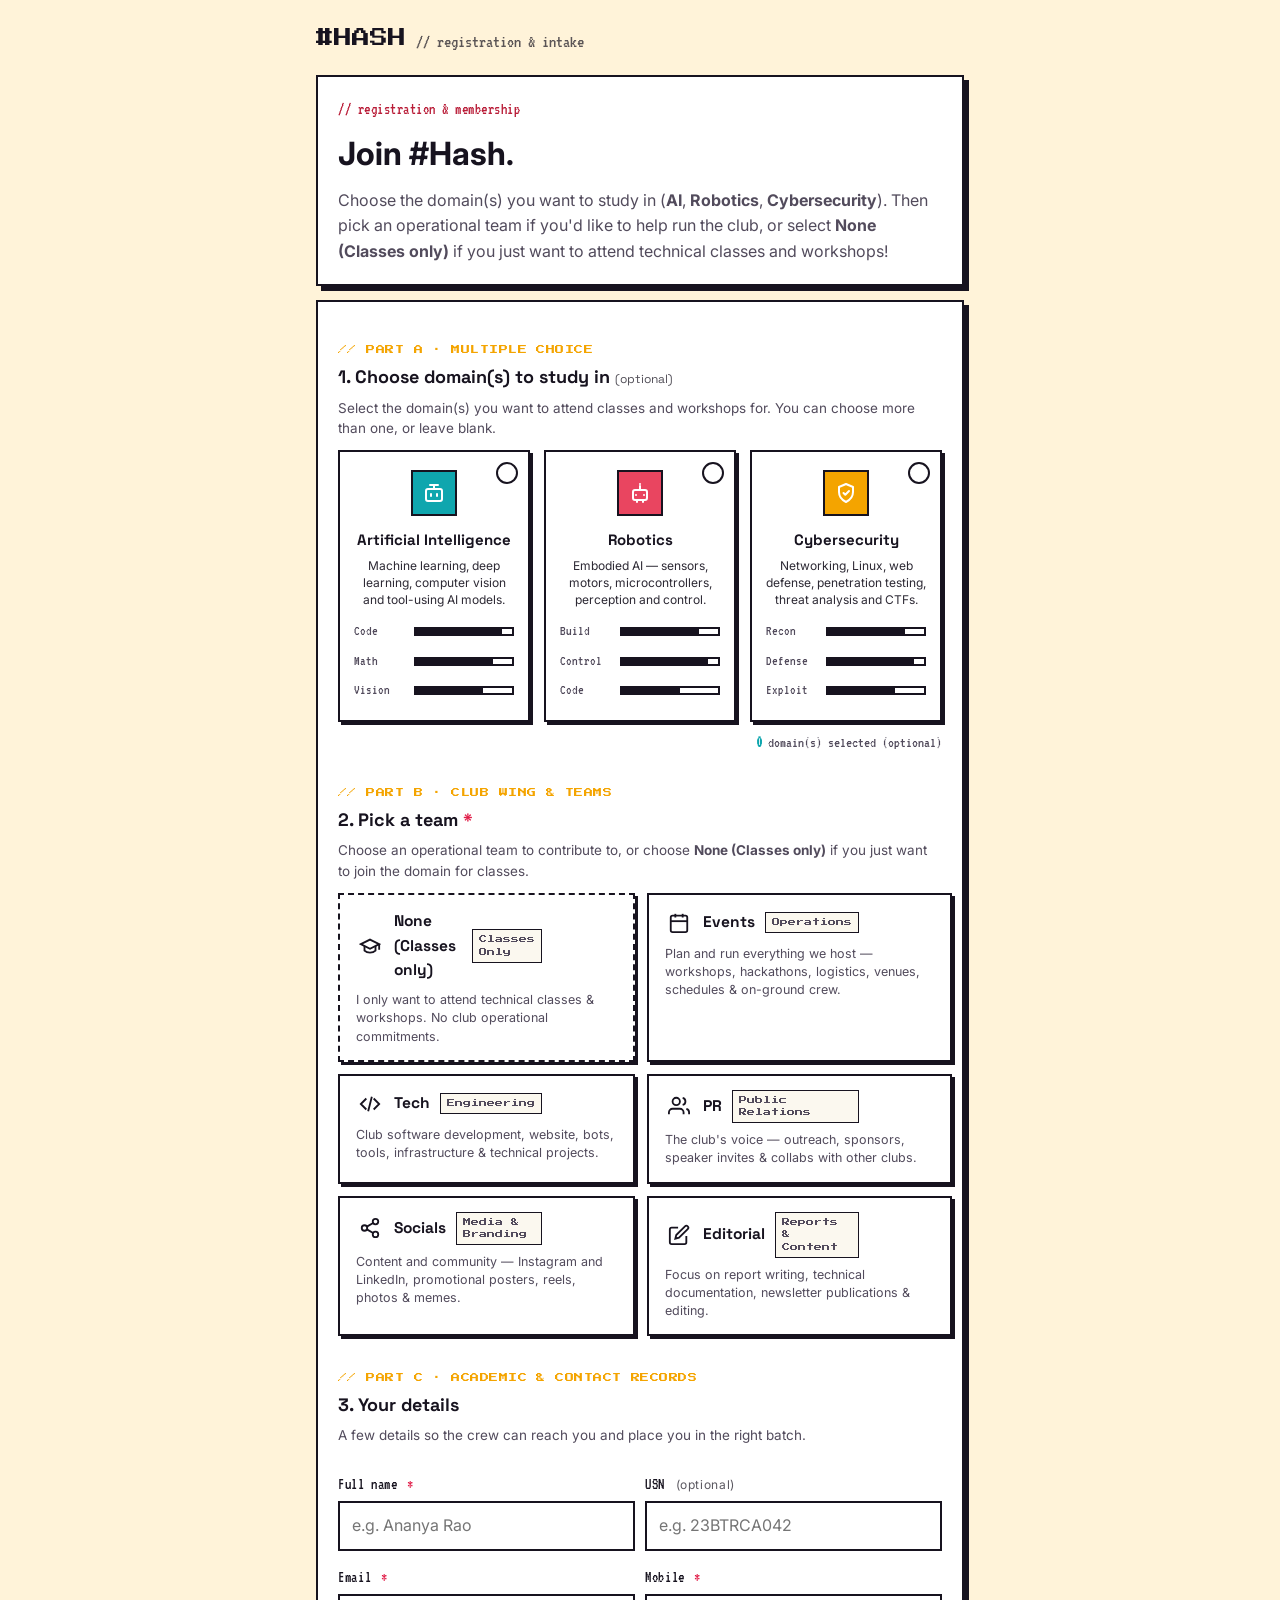
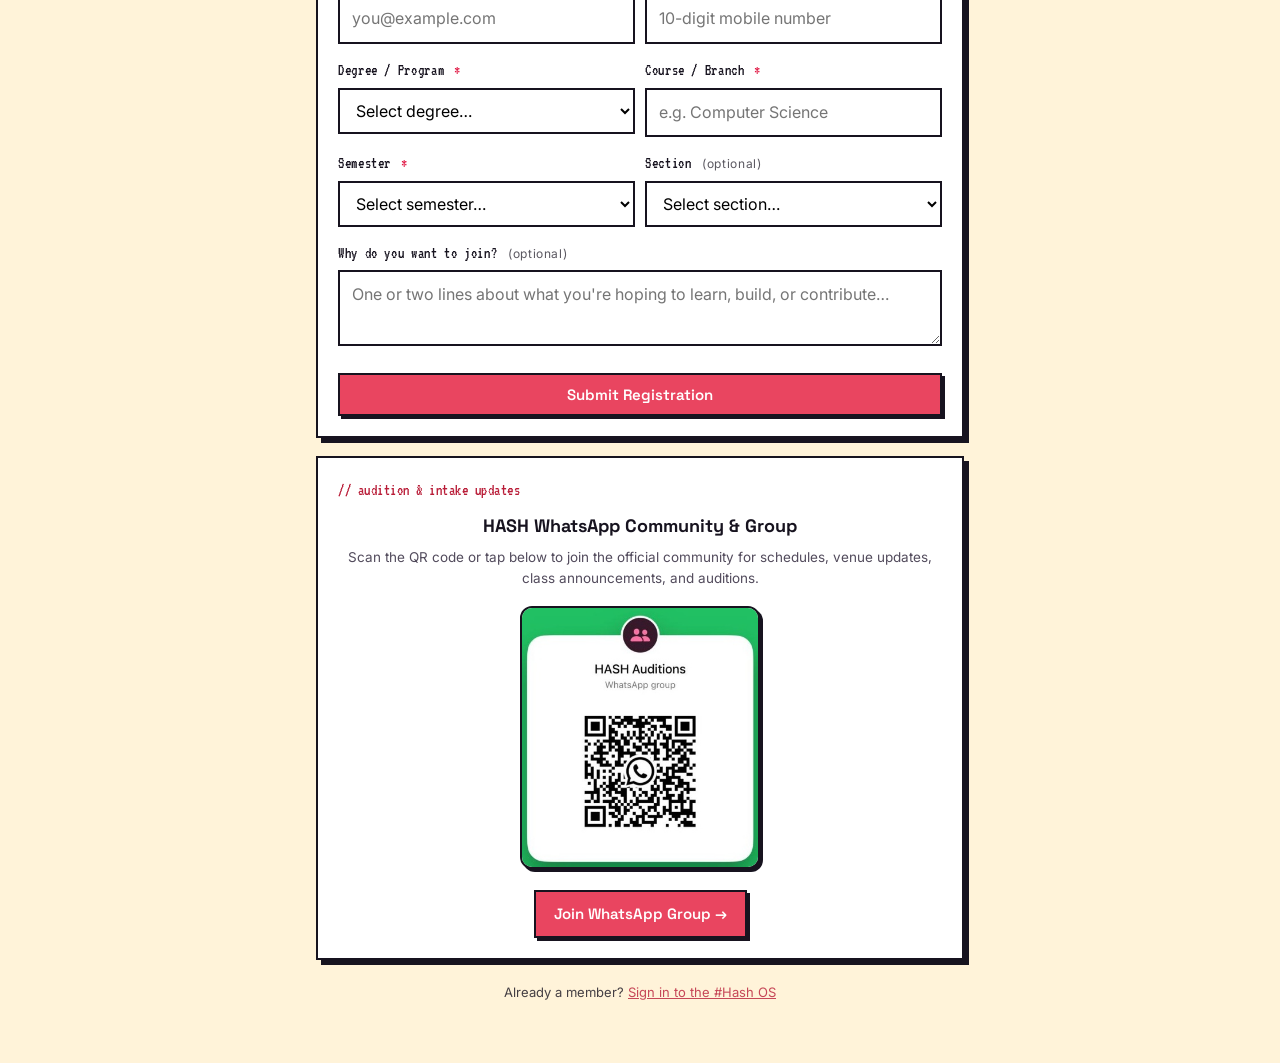
==== commit 3d1e804f: "Update tech/event descriptions, remove emojis, match appscript registration" ====
--- a/join.html
+++ b/join.html
@@ -25,43 +25,70 @@
     .selection-status { font-family: var(--mono, 'VT323', monospace); font-size: 15px; color: #524b5c; margin-top: 8px; text-align: right; }
     .selection-status b { color: #0FA6AE; font-size: 16px; }
 
-    /* Domain Grid (Class Grid) */
-    .class-grid { display: grid; grid-template-columns: repeat(3, 1fr); gap: 12px; margin: 10px 0 4px; }
-    @media (max-width: 580px) { .class-grid { grid-template-columns: 1fr; } }
-    .class-card { border: 2px solid var(--line, #17131f); padding: 16px 14px; background: var(--panel, #fff);
-                 cursor: pointer; transition: transform .12s, box-shadow .12s, background .15s; text-align: left;
-                 box-shadow: 3px 3px 0 var(--line, #17131f); position: relative; }
+    /* Domain Grid (Class Grid) — authentic Apps Script registration styling */
+    .class-grid { display: grid; grid-template-columns: repeat(3, 1fr); gap: 14px; margin: 12px 0 4px; }
+    @media (max-width: 600px) { .class-grid { grid-template-columns: 1fr; } }
+    .class-card {
+      border: 2px solid var(--line, #17131f); padding: 18px 14px; background: var(--panel, #fff);
+      cursor: pointer; transition: transform .12s, box-shadow .12s, background .15s; text-align: center;
+      box-shadow: 3px 3px 0 var(--line, #17131f); position: relative;
+    }
     .class-card:hover { transform: translate(-2px, -2px); box-shadow: 5px 5px 0 var(--line, #17131f); }
-    .class-card.on { background: #17131f; color: #FFF3D9; box-shadow: 4px 4px 0 var(--line, #17131f); }
-    .class-card .ci { width: 40px; height: 40px; margin-bottom: 10px; display: grid; place-items: center;
-                      background: var(--panel, #fff); border: 2px solid var(--line, #17131f); font-size: 20px; }
-    .class-card.on .ci { background: #FFF3D9; }
-    .class-card h4 { font-family: var(--display, 'Space Grotesk', sans-serif); font-size: 15px; font-weight: 700; margin: 0 0 6px; }
-    .class-card p { font-size: 12px; line-height: 1.4; opacity: .85; margin: 0 0 10px; }
-    .class-card .tags { display: flex; flex-wrap: wrap; gap: 5px; }
-    .class-card .tag { font-family: var(--mono, 'VT323', monospace); font-size: 13px; border: 1px solid currentColor; padding: 1px 6px; }
-    .class-check { position: absolute; top: 10px; right: 10px; width: 22px; height: 22px; border: 2px solid var(--line, #17131f);
-                   border-radius: 50%; background: #fff; display: grid; place-items: center; font-size: 12px; font-weight: bold; color: transparent; }
-    .class-card.on .class-check { background: #FFF3D9; color: #17131f; }
+    .class-card.on { background: var(--cc, #E94560); color: #fff; box-shadow: 4px 4px 0 var(--line, #17131f); }
+    .class-card.on h4, .class-card.on .sl { color: #fff; }
+    .class-card .ci {
+      width: 46px; height: 46px; margin: 0 auto 12px; display: grid; place-items: center;
+      background: var(--cc, #17131f); border: 2px solid var(--line, #17131f); color: #fff;
+    }
+    .class-card .ci svg { width: 24px; height: 24px; stroke: currentColor; }
+    .class-card.on .ci { background: #fff; color: var(--line, #17131f); }
+    .class-card h4 { font-family: var(--display, 'Space Grotesk', sans-serif); font-size: 15px; font-weight: 700; margin: 0 0 6px; color: var(--ink, #17131f); }
+    .class-card p { font-size: 12px; line-height: 1.4; opacity: .9; margin: 0 0 10px; }
+    .class-check {
+      position: absolute; top: 10px; right: 10px; width: 22px; height: 22px;
+      border: 2px solid var(--line, #17131f); border-radius: 50%; background: #fff;
+      display: grid; place-items: center; font-size: 12px; font-weight: bold; color: transparent;
+      transition: all .15s;
+    }
+    .class-card.on .class-check { background: #fff; color: var(--line, #17131f); }
+    .stat-bars { margin-top: 12px; display: grid; gap: 7px; }
+    .stat-bar { display: grid; grid-template-columns: 52px 1fr; gap: 8px; align-items: center; }
+    .stat-bar .sl { font-family: var(--mono, 'VT323', monospace); font-size: 14px; color: var(--ink-dim, #524b5c); text-align: left; }
+    .stat-bar .st { height: 9px; background: #fff; border: 2px solid var(--line, #17131f); overflow: hidden; }
+    .stat-bar .st i { display: block; height: 100%; background: var(--line, #17131f); }
+    .class-card.on .st { background: rgba(255, 255, 255, 0.35); border-color: #fff; }
+    .class-card.on .st i { background: #fff; }
 
     /* Team Grid */
     .team-grid { display: grid; grid-template-columns: repeat(2, 1fr); gap: 12px; margin-top: 10px; }
     @media (max-width: 580px) { .team-grid { grid-template-columns: 1fr; } }
-    .team-card { border: 2px solid var(--line, #17131f); padding: 14px; background: var(--panel, #fff);
-                 cursor: pointer; transition: transform .12s, box-shadow .12s, background .12s;
-                 box-shadow: 3px 3px 0 var(--line, #17131f); display: flex; flex-direction: column; gap: 6px; position: relative; text-align: left; }
+    .team-card {
+      border: 2px solid var(--line, #17131f); padding: 14px 16px; background: var(--panel, #fff);
+      cursor: pointer; transition: transform .12s, box-shadow .12s, background .12s;
+      box-shadow: 3px 3px 0 var(--line, #17131f); display: flex; flex-direction: column; gap: 6px;
+      position: relative; text-align: left;
+    }
     .team-card:hover { transform: translate(-2px, -2px); box-shadow: 5px 5px 0 var(--line, #17131f); }
     .team-card.on { background: #e6fbf5; border-color: var(--line, #17131f); box-shadow: 4px 4px 0 var(--line, #17131f); }
     .team-card.team-none { border-style: dashed; border-width: 2px; }
     .team-card.team-none.on { background: #fffde6; }
     .team-card.on .team-sel-tag { display: inline-block; }
-    .team-sel-tag { display: none; position: absolute; top: 10px; right: 10px; font-family: var(--pixel, 'Press Start 2P', monospace);
-                    font-size: 7.5px; background: var(--line, #17131f); color: #FFF3D9; padding: 3px 6px; }
-    .team-card-head { display: flex; align-items: center; gap: 8px; padding-right: 60px; }
-    .team-icon { font-size: 20px; line-height: 1; }
-    .team-name { font-size: 15px; font-weight: 700; color: var(--ink, #17131f); font-family: var(--display, 'Space Grotesk', sans-serif); }
-    .team-badge { font-family: var(--pixel, 'Press Start 2P', monospace); font-size: 8px; padding: 3px 6px;
-                  background: #fbf8ef; border: 1px solid var(--line, #17131f); color: #524b5c; }
+    .team-sel-tag {
+      display: none; position: absolute; top: 10px; right: 10px;
+      font-family: var(--pixel, 'Press Start 2P', monospace);
+      font-size: 7.5px; background: var(--line, #17131f); color: #FFF3D9; padding: 3px 6px;
+    }
+    .team-card-head { display: flex; align-items: center; gap: 10px; padding-right: 75px; }
+    .team-icon {
+      width: 28px; height: 28px; display: inline-grid; place-items: center;
+      flex-shrink: 0; color: var(--ink, #17131f);
+    }
+    .team-icon svg { width: 22px; height: 22px; stroke: currentColor; }
+    .team-name { font-size: 15.5px; font-weight: 700; color: var(--ink, #17131f); font-family: var(--display, 'Space Grotesk', sans-serif); }
+    .team-badge {
+      font-family: var(--pixel, 'Press Start 2P', monospace); font-size: 8px; padding: 3px 6px;
+      background: #fbf8ef; border: 1px solid var(--line, #17131f); color: #524b5c; margin-left: auto;
+    }
     .team-desc { font-size: 12.5px; line-height: 1.45; color: #524b5c; margin: 2px 0 0; }
 
     /* Form Fields */
@@ -193,32 +220,77 @@
 
     /* Study domains: AI, Robotics, Cybersecurity (Optional) */
     var DOMAINS = [
-      { key: 'ai', name: 'Artificial Intelligence', icon: '🤖',
+      {
+        key: 'ai',
+        name: 'Artificial Intelligence',
+        color: '#0FA6AE',
+        iconSvg: '<svg viewBox="0 0 24 24" fill="none" stroke="currentColor" stroke-width="2"><rect x="4" y="8" width="16" height="12" rx="2"/><path d="M12 8V4M8 4h8M9 13v2M15 13v2" stroke-linecap="round"/></svg>',
         blurb: 'Machine learning, deep learning, computer vision and tool-using AI models.',
-        tags: ['Python', 'ML / DL', 'Vision', 'LLMs'] },
-      { key: 'robotics', name: 'Robotics', icon: '🦾',
+        stats: [['Code', 9], ['Math', 8], ['Vision', 7]]
+      },
+      {
+        key: 'robotics',
+        name: 'Robotics',
+        color: '#E94560',
+        iconSvg: '<svg viewBox="0 0 24 24" fill="none" stroke="currentColor" stroke-width="2"><rect x="5" y="9" width="14" height="10" rx="2"/><path d="M12 9V5M12 3v.01M8 14h.01M16 14h.01M9 19v2M15 19v2" stroke-linecap="round"/></svg>',
         blurb: 'Embodied AI — sensors, motors, microcontrollers, perception and control.',
-        tags: ['Arduino', 'Sensors', 'ROS 2', 'Automation'] },
-      { key: 'cybersecurity', name: 'Cybersecurity', icon: '🛡️',
+        stats: [['Build', 8], ['Control', 9], ['Code', 6]]
+      },
+      {
+        key: 'cybersecurity',
+        name: 'Cybersecurity',
+        color: '#F4A400',
+        iconSvg: '<svg viewBox="0 0 24 24" fill="none" stroke="currentColor" stroke-width="2"><path d="M12 3l7 3v5c0 4.5-3 8-7 10-4-2-7-5.5-7-10V6l7-3z" stroke-linejoin="round"/><path d="M9.5 12l1.8 1.8L15 10" stroke-linecap="round" stroke-linejoin="round"/></svg>',
         blurb: 'Networking, Linux, web defense, penetration testing, threat analysis and CTFs.',
-        tags: ['Linux', 'OWASP', 'VAPT', 'CTFs'] }
+        stats: [['Recon', 8], ['Defense', 9], ['Exploit', 7]]
+      }
     ];
     var pickedDomains = [];
 
     /* Operational teams + None (Classes only) null choice */
     var TEAMS = [
-      { key: 'none',      name: 'None (Classes only)', icon: '🎓', badge: 'Classes Only',
-        desc: 'I only want to attend technical classes & workshops. No club operational commitments.' },
-      { key: 'editorial', name: 'Editorial',           icon: '✍️', badge: 'Reports & Content',
-        desc: 'Focus on report writing, technical documentation, newsletter publications & editing.' },
-      { key: 'events',    name: 'Events',              icon: '🎪', badge: 'Operations',
-        desc: 'Plan and run everything we host — logistics, venues, schedules & on-ground event crew.' },
-      { key: 'tech',      name: 'Tech',                icon: '💻', badge: 'Engineering',
-        desc: 'Build the club\'s software, bots, infrastructure, workshop labs, hackathons & tools.' },
-      { key: 'socials',   name: 'Socials',             icon: '📱', badge: 'Media & Branding',
-        desc: 'Content and community — Instagram and LinkedIn, posters, reels, photos & memes.' },
-      { key: 'pr',        name: 'PR',                  icon: '🤝', badge: 'Public Relations',
-        desc: 'The club\'s voice — outreach, sponsors, speaker invites & collabs with other clubs.' }
+      {
+        key: 'none',
+        name: 'None (Classes only)',
+        badge: 'Classes Only',
+        iconSvg: '<svg viewBox="0 0 24 24" fill="none" stroke="currentColor" stroke-width="2"><path d="M22 10v6M2 10l10-5 10 5-10 5z"/><path d="M6 12v5c3 3 9 3 12 0v-5"/></svg>',
+        desc: 'I only want to attend technical classes & workshops. No club operational commitments.'
+      },
+      {
+        key: 'events',
+        name: 'Events',
+        badge: 'Operations',
+        iconSvg: '<svg viewBox="0 0 24 24" fill="none" stroke="currentColor" stroke-width="2"><rect x="3" y="4" width="18" height="18" rx="2"/><line x1="16" y1="2" x2="16" y2="6"/><line x1="8" y1="2" x2="8" y2="6"/><line x1="3" y1="10" x2="21" y2="10"/><path d="M8 14h.01M12 14h.01M16 14h.01M8 18h.01M12 18h.01M16 18h.01"/></svg>',
+        desc: 'Plan and run everything we host — workshops, hackathons, logistics, venues, schedules & on-ground crew.'
+      },
+      {
+        key: 'tech',
+        name: 'Tech',
+        badge: 'Engineering',
+        iconSvg: '<svg viewBox="0 0 24 24" fill="none" stroke="currentColor" stroke-width="2"><polyline points="16 18 22 12 16 6"/><polyline points="8 6 2 12 8 18"/><line x1="14" y1="4" x2="10" y2="20"/></svg>',
+        desc: 'Club software development, website, bots, tools, infrastructure & technical projects.'
+      },
+      {
+        key: 'pr',
+        name: 'PR',
+        badge: 'Public Relations',
+        iconSvg: '<svg viewBox="0 0 24 24" fill="none" stroke="currentColor" stroke-width="2"><path d="M17 21v-2a4 4 0 0 0-4-4H5a4 4 0 0 0-4 4v2"/><circle cx="9" cy="7" r="4"/><path d="M23 21v-2a4 4 0 0 0-3-3.87"/><path d="M16 3.13a4 4 0 0 1 0 7.75"/></svg>',
+        desc: 'The club\'s voice — outreach, sponsors, speaker invites & collabs with other clubs.'
+      },
+      {
+        key: 'socials',
+        name: 'Socials',
+        badge: 'Media & Branding',
+        iconSvg: '<svg viewBox="0 0 24 24" fill="none" stroke="currentColor" stroke-width="2"><circle cx="18" cy="5" r="3"/><circle cx="6" cy="12" r="3"/><circle cx="18" cy="19" r="3"/><line x1="8.59" y1="13.51" x2="15.42" y2="17.49"/><line x1="15.41" y1="6.51" x2="8.59" y2="10.49"/></svg>',
+        desc: 'Content and community — Instagram and LinkedIn, promotional posters, reels, photos & memes.'
+      },
+      {
+        key: 'editorial',
+        name: 'Editorial',
+        badge: 'Reports & Content',
+        iconSvg: '<svg viewBox="0 0 24 24" fill="none" stroke="currentColor" stroke-width="2"><path d="M11 4H4a2 2 0 0 0-2 2v14a2 2 0 0 0 2 2h14a2 2 0 0 0 2-2v-7"/><path d="M18.5 2.5a2.121 2.121 0 0 1 3 3L12 15l-4 1 1-4 9.5-9.5z"/></svg>',
+        desc: 'Focus on report writing, technical documentation, newsletter publications & editing.'
+      }
     ];
     var pickedTeams = [];
     var closed = false;
@@ -256,6 +328,7 @@
         var isPicked = pickedDomains.indexOf(d.key) > -1;
         var card = document.createElement('div');
         card.className = 'class-card' + (isPicked ? ' on' : '');
+        card.style.setProperty('--cc', d.color);
         card.setAttribute('role', 'checkbox');
         card.setAttribute('aria-checked', isPicked ? 'true' : 'false');
 
@@ -265,7 +338,7 @@
 
         var ci = document.createElement('div');
         ci.className = 'ci';
-        ci.textContent = d.icon;
+        ci.innerHTML = d.iconSvg;
 
         var h4 = document.createElement('h4');
         h4.textContent = d.name;
@@ -273,20 +346,29 @@
         var p = document.createElement('p');
         p.textContent = d.blurb;
 
-        var tags = document.createElement('div');
-        tags.className = 'tags';
-        d.tags.forEach(function (t) {
-          var sp = document.createElement('span');
-          sp.className = 'tag';
-          sp.textContent = t;
-          tags.appendChild(sp);
+        var statBars = document.createElement('div');
+        statBars.className = 'stat-bars';
+        d.stats.forEach(function (s) {
+          var sb = document.createElement('div');
+          sb.className = 'stat-bar';
+          var sl = document.createElement('span');
+          sl.className = 'sl';
+          sl.textContent = s[0];
+          var st = document.createElement('span');
+          st.className = 'st';
+          var fill = document.createElement('i');
+          fill.style.width = (s[1] * 10) + '%';
+          st.appendChild(fill);
+          sb.appendChild(sl);
+          sb.appendChild(st);
+          statBars.appendChild(sb);
         });
 
         card.appendChild(check);
         card.appendChild(ci);
         card.appendChild(h4);
         card.appendChild(p);
-        card.appendChild(tags);
+        card.appendChild(statBars);
 
         card.addEventListener('click', function () {
           var i = pickedDomains.indexOf(d.key);
@@ -323,7 +405,7 @@
 
         var icon = document.createElement('span');
         icon.className = 'team-icon';
-        icon.textContent = t.icon;
+        icon.innerHTML = t.iconSvg;
 
         var name = document.createElement('span');
         name.className = 'team-name';
